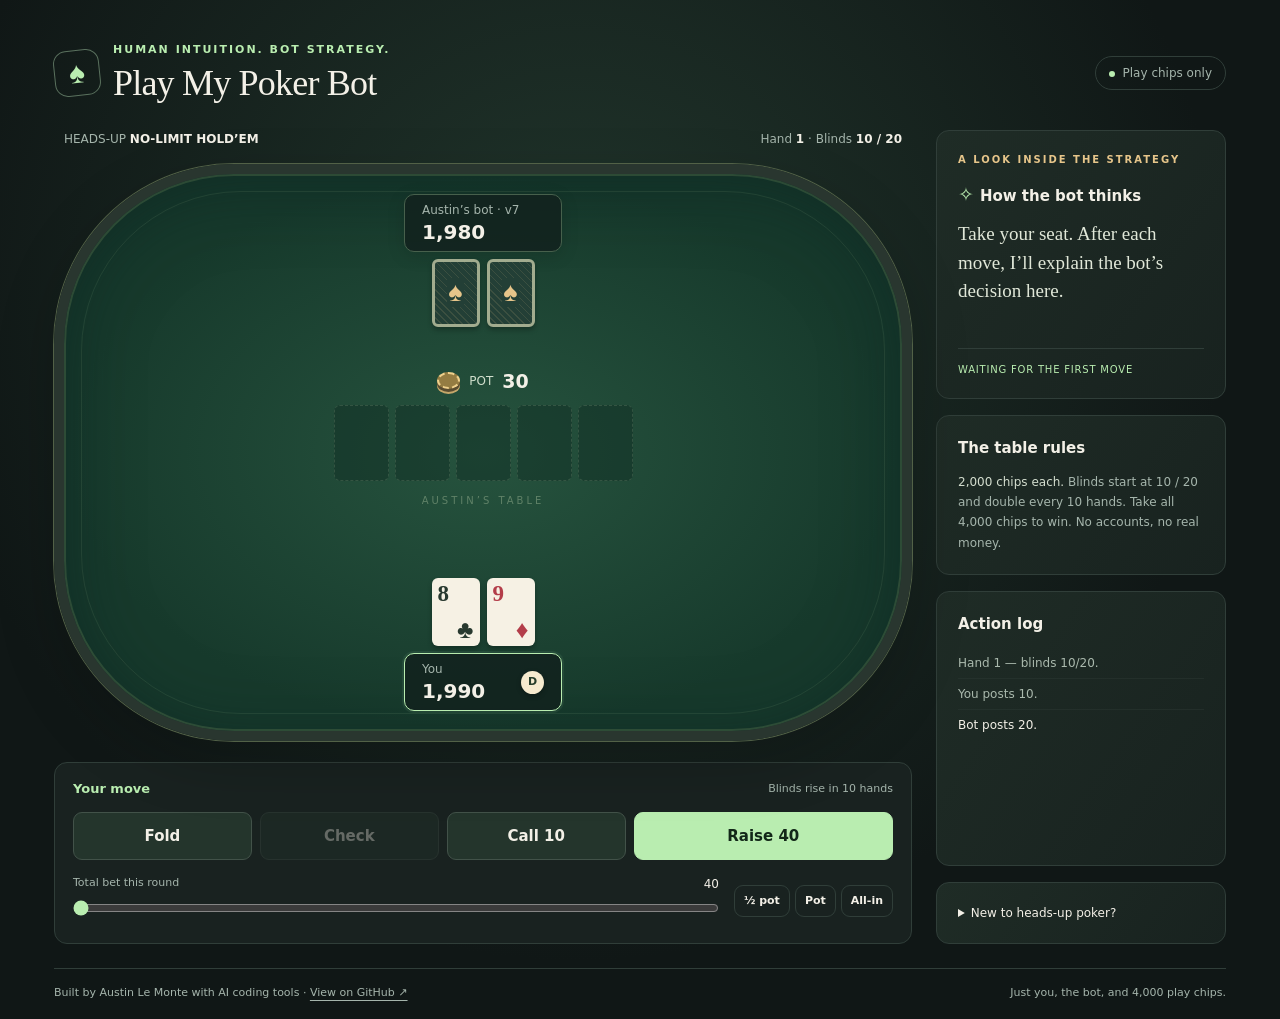
==== demo/index.html @ 4e806fb0 "Add playable poker bot demo and Vercel deployment guide" ====
<!doctype html>
<html lang="en">
<head>
<meta charset="utf-8">
<meta name="viewport" content="width=device-width, initial-scale=1">
<meta name="theme-color" content="#101716">
<meta name="description" content="Play heads-up Texas Hold’em against Austin’s poker bot. Free play chips, no account needed. See the strategy behind every move.">
<title>Play My Poker Bot</title>
<style>
:root{color-scheme:dark;--bg:#101716;--panel:#192220;--line:#303e39;--text:#f3f0e7;--muted:#a5b5ac;--green:#b9edb0;--gold:#e6c58a}
*{box-sizing:border-box}body{margin:0;background:radial-gradient(ellipse at 45% 30%,#21362c 0,transparent 65%),var(--bg);color:var(--text);font:15px/1.5 system-ui,-apple-system,BlinkMacSystemFont,"Segoe UI",sans-serif;min-height:100vh}button,input{font:inherit}button{cursor:pointer;touch-action:manipulation}button:disabled{cursor:default;opacity:.35}button:focus-visible,a:focus-visible,input:focus-visible{outline:3px solid var(--gold);outline-offset:4px}a{color:inherit;text-underline-offset:4px}button{border:1px solid #425249;border-radius:9px;background:#24352c;color:var(--text);padding:12px 18px;font-weight:650;transition:background .15s}button:hover:not(:disabled){background:#354c3b}button.primary{background:var(--green);color:#122718;border-color:var(--green)}button.primary:hover:not(:disabled){background:#d0ffc7}[hidden]{display:none!important}
.shell{max-width:1240px;margin:auto;padding:34px 34px 18px}.header{display:flex;justify-content:space-between;align-items:center;margin-bottom:25px;gap:20px}.eyebrow{font-size:11px;letter-spacing:2px;text-transform:uppercase;color:var(--green);font-weight:700}.brand{display:flex;align-items:center;gap:13px}.brand-mark{border:1px solid #5a715e;border-radius:13px;width:46px;height:46px;display:grid;place-items:center;color:var(--green);font:30px Georgia,serif;transform:rotate(-6deg)}h1{font:400 clamp(26px,3vw,36px)/1.2 Georgia,serif;margin:3px 0 0;letter-spacing:-.8px}.badge{border:1px solid var(--line);border-radius:30px;padding:7px 13px;font-size:12px;color:var(--muted);white-space:nowrap}.badge::before{content:"";display:inline-block;width:6px;height:6px;background:var(--green);border-radius:50%;margin-right:8px}.layout{display:grid;grid-template-columns:minmax(0,1fr) 290px;gap:24px}.game{min-width:0}.table-meta{display:flex;justify-content:space-between;align-items:center;color:var(--muted);font-size:12px;padding:0 10px 14px;gap:10px}.table-meta strong{color:var(--text);font-weight:550}.table-wrap{padding:2px 0 16px}.table{position:relative;min-height:488px;background:radial-gradient(ellipse at center,#26533e,#173a2c 70%);border:10px solid #29362f;border-radius:180px;box-shadow:0 0 0 1px #526147,inset 0 0 0 2px #56714b66,inset 0 10px 70px #081e1e80,0 22px 60px #0003;display:flex;align-items:center;flex-direction:column;padding:20px 12px;isolation:isolate}.table::before{content:"";position:absolute;inset:17px;border:1px solid #bed7a517;border-radius:160px;z-index:-1}.seat{display:flex;align-items:center;flex-direction:column;gap:7px}.seat-info{background:#12231ee6;border:1px solid #47604c;border-radius:10px;padding:6px 17px;min-width:158px;display:flex;align-items:center;justify-content:space-between;gap:24px;box-shadow:0 4px 18px #0002}.seat-info.active{border-color:var(--green);box-shadow:0 0 0 2px #b9edb012}.seat-name{font-size:12px;color:var(--muted)}.stack{font-size:20px;font-weight:600;font-variant-numeric:tabular-nums;line-height:1.3}.seat-status{color:var(--gold);font-size:10px;letter-spacing:.7px;text-transform:uppercase;min-height:15px}.dealer{background:#f6ebcf;color:#253d2a;border-radius:50%;height:23px;width:23px;display:grid;place-items:center;font-size:11px;font-weight:800;box-shadow:0 2px 5px #0004}.cards{display:flex;gap:7px;justify-content:center;min-height:67px}.card{height:68px;width:48px;border-radius:6px;background:#f6f1e4;color:#28392f;box-shadow:0 3px 5px #0004;display:flex;flex-direction:column;align-items:flex-start;justify-content:space-between;padding:4px 6px;line-height:1;font:600 23px/1 Georgia,serif;position:relative}.card .suit{align-self:flex-end;font-size:25px}.card.red{color:#b33d49}.card.back{background:repeating-linear-gradient(45deg,transparent,transparent 4px,#d2b88123 4px,#d2b88123 5px),#233f36;border:3px solid #a2ac8f;align-items:center;justify-content:center;color:var(--gold)}.card.back::after{content:"♠";font-size:27px;background:#233f36;padding:1px}.card.empty{background:#102f2580;border:1px dashed #6e886e55;box-shadow:none}.center-table{display:flex;flex-direction:column;align-items:center;justify-content:center;gap:10px;padding:12px 0 10px;flex:1;width:100%}.pot{display:flex;gap:9px;align-items:center;font-size:12px;color:#d0decc}.pot strong{color:var(--text);font-size:19px;font-weight:600;font-variant-numeric:tabular-nums}.chips{height:17px;width:23px;border:2px dashed #efd08b;border-radius:50%;background:#947c42;box-shadow:0 3px 0 #594c30,0 5px 0 #c5a76a}.board{gap:6px}.table-caption{font-size:10px;color:#a4bd9a77;letter-spacing:3px;text-transform:uppercase;margin-top:2px}.result{max-width:90%;text-align:center;color:var(--gold);font-size:13px;min-height:20px}.controls{background:var(--panel);border:1px solid var(--line);border-radius:13px;padding:16px 18px;margin-top:5px}.turn-line{display:flex;justify-content:space-between;align-items:center;gap:12px;margin-bottom:13px}.turn-label{font-size:13px;color:var(--green);font-weight:600}.hint{color:var(--muted);font-size:11px}.actions{display:grid;grid-template-columns:1fr 1fr 1fr 1.45fr;gap:8px}.actions button{padding:12px 6px}.sizing{display:grid;grid-template-columns:1fr auto;gap:15px;margin-top:15px;align-items:center}.range-wrap{min-width:0}.range-label{display:flex;justify-content:space-between;font-size:11px;color:var(--muted);margin-bottom:3px}.range-label output{color:var(--text);font-size:12px;font-variant-numeric:tabular-nums}input[type=range]{width:100%;accent-color:var(--green);cursor:pointer;height:24px;margin:0}.shortcuts{display:flex;gap:5px}.shortcuts button{font-size:11px;padding:7px 9px;background:transparent;border-color:var(--line)}.next{display:flex;justify-content:space-between;align-items:center;gap:16px}.next p{margin:0;font-size:13px;color:var(--muted)}.sidebar{display:flex;flex-direction:column;gap:16px}.panel{border:1px solid var(--line);border-radius:13px;background:linear-gradient(125deg,#1f2c26,#18221f);padding:21px}.panel h2{font-size:15px;margin:0 0 12px;font-weight:600}.panel .eyebrow{font-size:10px;margin-bottom:13px;color:var(--gold)}.thinking-icon{color:var(--green);font-size:19px;margin-right:6px}.reason{font:400 19px/1.5 Georgia,serif;margin:0;min-height:112px;color:#e0e7d8}.action-pill{font-size:10px;letter-spacing:.8px;color:var(--green);text-transform:uppercase;border-top:1px solid var(--line);padding-top:13px;margin-top:16px}.notes{font-size:12px;color:var(--muted);line-height:1.7;margin:0}.notes strong{color:#d4decf;font-weight:500}.log-panel{flex:1;min-height:190px}.log{max-height:205px;overflow:auto;margin:0;padding:0;list-style:none;font-size:12px;scrollbar-width:thin;scrollbar-color:#53684f transparent}.log li{padding:6px 0;border-bottom:1px solid #303e3966;color:#aab9ad}.log li:last-child{border:0;color:var(--text)}footer{display:flex;justify-content:space-between;gap:15px;margin-top:24px;padding-top:16px;border-top:1px solid var(--line);font-size:11px;color:var(--muted)}footer a:hover{color:var(--green)}.error{padding:12px;background:#4e2626;border-radius:8px;margin:10px 0}details summary{cursor:pointer;color:var(--text);font-size:12px}details p{margin-bottom:0}.sr-only{position:absolute;width:1px;height:1px;overflow:hidden;clip:rect(0,0,0,0);white-space:nowrap}
@media(min-width:1200px){.shell{padding-top:42px}.table{min-height:510px}.center-table{padding:18px 0}.board .card{width:55px;height:76px}}
@media(max-width:850px){.shell{padding:22px 20px}.layout{grid-template-columns:minmax(0,1fr) 245px;gap:16px}.panel{padding:17px}.table{border-radius:110px;min-height:480px}.table::before{border-radius:95px}.reason{font-size:17px}.sizing{grid-template-columns:1fr;gap:6px}.shortcuts{justify-content:flex-end}}
@media(max-width:670px){.shell{padding:18px 14px}.header{margin-bottom:20px;align-items:flex-start;gap:8px}.brand{gap:10px}.brand-mark{width:36px;height:39px;font-size:25px}.eyebrow{font-size:9px}.badge{font-size:10px;padding:5px 8px}.badge::before{margin-right:5px;width:5px;height:5px}h1{font-size:25px}.layout{grid-template-columns:1fr;gap:17px}.table-meta{font-size:11px;padding-bottom:12px}.table{min-height:450px;border-width:7px;border-radius:100px;padding:15px 9px}.card{height:63px;width:45px;font-size:21px}.board .card{height:63px;width:44px}.center-table{padding:8px 0}.cards{min-height:63px}.controls{padding:14px}.actions{gap:6px}.actions button{font-size:13px;min-height:46px}.sizing{grid-template-columns:1fr auto;gap:12px}.shortcuts button{padding:8px}.sidebar{gap:12px}.reason{min-height:0;font-size:18px}.panel{padding:18px}.action-pill{margin-top:12px;padding-top:10px}.log-panel{min-height:0}.log{max-height:135px}.rules-panel{display:none}footer{display:block;line-height:1.9;margin-top:18px}footer span{display:block}.hint{font-size:10px}.seat-info{padding:5px 15px}.stack{font-size:19px}}
@media(prefers-reduced-motion:reduce){*{transition:none!important;scroll-behavior:auto!important}}
</style>
</head>
<body>
<div class="shell">
  <header class="header">
    <div class="brand"><div class="brand-mark" aria-hidden="true">♠</div><div><div class="eyebrow">Human intuition. Bot strategy.</div><h1>Play My Poker Bot</h1></div></div>
    <div class="badge">Play chips only</div>
  </header>
  <main class="layout">
    <section class="game" aria-label="Poker game">
      <div class="table-meta"><span>HEADS-UP <strong>NO-LIMIT HOLD’EM</strong></span><span>Hand <strong id="hand-number">1</strong> · Blinds <strong id="blinds">10 / 20</strong></span></div>
      <div class="table-wrap"><div class="table">
        <div class="seat" aria-label="Bot seat">
          <div class="seat-info" id="bot-seat"><div><div class="seat-name">Austin’s bot <span aria-hidden="true">· v7</span></div><div class="stack" id="bot-stack">2,000</div></div><span class="dealer" id="bot-dealer" aria-label="Bot is dealer" hidden>D</span></div>
          <div class="cards" id="bot-cards" aria-label="Bot cards"></div>
          <div class="seat-status" id="bot-status"></div>
        </div>
        <div class="center-table">
          <div class="pot"><span class="chips" aria-hidden="true"></span> POT <strong id="pot">30</strong></div>
          <div class="cards board" id="board" aria-label="Community cards"></div>
          <div class="table-caption">Austin’s table</div>
          <div class="result" id="result" role="status"></div>
        </div>
        <div class="seat" aria-label="Your seat">
          <div class="seat-status" id="human-status"></div>
          <div class="cards" id="human-cards" aria-label="Your cards"></div>
          <div class="seat-info" id="human-seat"><div><div class="seat-name">You</div><div class="stack" id="human-stack">2,000</div></div><span class="dealer" id="human-dealer" aria-label="You are dealer">D</span></div>
        </div>
      </div></div>
      <div id="error" class="error" role="alert" hidden></div>
      <section class="controls" aria-label="Your actions">
        <div class="turn-line"><span class="turn-label" id="turn" role="status">Your move</span><span class="hint" id="blind-hint">Blinds double every 10 hands</span></div>
        <div id="play-controls">
          <div class="actions"><button id="fold">Fold</button><button id="check">Check</button><button id="call">Call</button><button id="raise" class="primary">Raise</button></div>
          <div class="sizing"><div class="range-wrap"><div class="range-label"><label for="raise-slider">Total bet this round</label><output id="raise-value" for="raise-slider">40</output></div><input id="raise-slider" type="range" min="40" max="2000" step="1" value="40"></div><div class="shortcuts"><button id="half-pot">½ pot</button><button id="full-pot">Pot</button><button id="all-in">All-in</button></div></div>
        </div>
        <div id="next-controls" class="next" hidden><p id="next-message">Ready for the next hand?</p><button id="next-hand" class="primary">Next hand</button></div>
      </section>
    </section>
    <aside class="sidebar">
      <section class="panel"><div class="eyebrow">A look inside the strategy</div><h2><span class="thinking-icon" aria-hidden="true">✧</span>How the bot thinks</h2><p class="reason" id="reason" aria-live="polite">Take your seat. After each move, I’ll explain the bot’s decision here.</p><div class="action-pill" id="bot-action">Waiting for the first move</div></section>
      <section class="panel rules-panel"><h2>The table rules</h2><p class="notes"><strong>2,000 chips each.</strong> Blinds start at 10 / 20 and double every 10 hands. Take all 4,000 chips to win. No accounts, no real money.</p></section>
      <section class="panel log-panel"><h2>Action log</h2><ol id="log" class="log" aria-label="Action history"></ol></section>
      <details class="panel"><summary>New to heads-up poker?</summary><p class="notes">Make the best five-card hand using your two cards and the five shared cards. Check to pass when there’s no bet, call to match, raise to increase, or fold to leave the hand. The dealer posts the small blind and acts first before the flop. After the flop, the other player acts first.</p></details>
    </aside>
  </main>
  <footer><span>Built by Austin Le Monte with AI coding tools · <a href="https://github.com/lemonteaustin/pokerbot" target="_blank" rel="noopener noreferrer">View on GitHub ↗</a></span><span>Just you, the bot, and 4,000 play chips.</span></footer>
</div>
<script id="poker-code">
/* Faithful, dependency-free browser port of my_bot_v7.py.
 * Load as a classic script (also safe to inline). No module loader or network.
 * new PokerBot.Bot().getAction(state) returns a legal action and sets .reason.
 * score(cards) returns a lexicographic showdown array; compare with compareScores.
 * strength(state) returns [level, estimatedEquity], using the Python state keys.
 * Chips use JS numbers; use safe integer chip amounts for exact arithmetic.
 * Generated data is refreshed by: python3 -B demo/generate_bot_data.py
 */
(() => {
  "use strict";

  // BEGIN GENERATED PYTHON DATA
  const DATA = {"constants":{"MAX_PLAYERS":8,"MAX_HANDS":200,"MAX_LEGAL_ACTIONS":8,"MAX_INTEGER_BITS":256,"MAX_ID_LENGTH":64,"POST_DRAW_MAX_OPPONENTS":2,"POST_VERY_STRONG_EQUITY":0.9,"POST_STRONG_EQUITY":0.72,"POST_TWO_PAIR_EQUITY":0.78,"POST_MEDIUM_EQUITY":0.37,"POST_TOP_PAIR_EQUITY":0.52,"POST_NOTHING_EQUITY":0.06,"POST_MULTIWAY_PENALTY":0.22,"DRAW_FLOP_OUT_VALUE":0.035,"DRAW_TURN_OUT_VALUE":0.022,"MAX_DRAW_EQUITY":0.48,"POST_CALL_MARGIN":0.03,"POST_VERY_STRONG_BET":0.75,"POST_STRONG_BET":0.6,"POST_DRAW_BET":0.25,"POST_DRAW_BET_FREQUENCY":0.35,"POST_MAX_WEAK_INVESTMENT":0.3333333333333333,"POST_COMMITTED_FRACTION":0.5,"POST_GOOD_KICKER":11,"STRAIGHT_DRAW_MASKS":[62,124,248,496,992,1984,3968,7936,15872,31744],"BB_DEFEND_CALL_BB":1.5,"BB_DEFEND_STACK_FRACTION":0.08,"SHOVER_VERY_SHORT_BB":4,"SHOVER_SHORT_BB":8,"SHOVER_MEDIUM_BB":15,"BUST_RISK_FRACTION":0.8,"CRIPPLE_RISK_FRACTION":0.4,"BUST_RISK_PREMIUM":0.09,"CRIPPLE_RISK_PREMIUM":0.05,"COVERED_RISK_PREMIUM":0.015,"MULTIWAY_EQUITY_EXPONENT":0.85,"DEEP_STACK_BB":40,"PUSH_FOLD_BB":15,"DEEP_OPEN_BB":2.25,"MID_OPEN_BB":2.5,"RERAISE_MULTIPLIER":3,"BIG_RAISE_BB":3,"PREMIUM_PAIR_MIN":11,"STRONG_PAIR_MIN":8,"STRONG_ACE_KICKER":11,"STEAL_KING_KICKER":10,"SHOVE_FRACTIONS":[0.95,0.88,0.78,0.67,0.58,0.46,0.42,0.38,0.34,0.31,0.29,0.27,0.25,0.23,0.21],"CALL_FRACTIONS":[0.6,0.48,0.38,0.32,0.28,0.24,0.21,0.19,0.17,0.15,0.14,0.13,0.12,0.11,0.1],"POSITION_BONUS":{"early":0.0,"cutoff":0.03,"button":0.08,"small_blind":0.15,"big_blind":0.08},"BEHIND_PENALTY":0.028,"MIN_RANGE":0.06,"MAX_RANGE":1.0,"CHART_PAIR_BASE":32,"CHART_PAIR_WEIGHT":2.5,"CHART_HIGH_WEIGHT":2,"CHART_SUITED_BONUS":3,"CHART_CONNECTED_BONUS":1.5,"CHART_CALL_BEHIND_DIVISOR":2,"POSITION_EARLY_PAIRS":"88 99 TT JJ QQ KK AA","POSITION_EARLY_BROADWAY":"AJs AQs AKs AQo AKo KQs","POSITION_CUTOFF_EXTRA":"22 33 44 55 66 77 A2s A3s A4s A5s A6s A7s A8s A9s ATs ATo AJo K9s KTs KJs KTo KJo KQo Q9s QTs QJs QJo J9s JTs T9s 98s 87s 76s","POSITION_BUTTON_EXTRA":"A2o A3o A4o A5o A6o A7o A8o A9o K2s K3s K4s K5s K6s K7s K8s K8o K9o Q8s QTo J8s JTo T8s T9o 97s 86s 75s 65s 54s","POSITION_SMALL_BLIND_EXTRA":"K5o K6o K7o Q7s Q8o Q9o J7s J9o T7s T8o 98o 96s 87o 85s 76o 64s 53s","RANKS":"23456789TJQKA","POSITIONS":["early","cutoff","button","small_blind","big_blind"]},"equity":{"22":[0.505675,0.376225,0.43405,0.4625,0.47735],"32o":[0.3255,0.2527,0.2873,0.29885,0.3071],"32s":[0.358325,0.2935,0.328425,0.3332,0.343675],"33":[0.537325,0.375925,0.4409,0.475775,0.4995],"42o":[0.328925,0.26295,0.2943,0.295025,0.316625],"42s":[0.369275,0.30165,0.324575,0.33715,0.34885],"43o":[0.35245,0.2739,0.3029,0.3148,0.3264],"43s":[0.38535,0.31005,0.336025,0.34965,0.366825],"44":[0.562975,0.387025,0.446925,0.4979,0.5206],"52o":[0.3435,0.26765,0.30205,0.3073,0.3209],"52s":[0.37485,0.30275,0.3391,0.345825,0.35385],"53o":[0.357675,0.2818,0.301675,0.324425,0.334075],"53s":[0.3987,0.316975,0.3451,0.360975,0.3764],"54o":[0.383625,0.286725,0.323125,0.3356,0.34715],"54s":[0.4095,0.32315,0.359425,0.375725,0.385875],"55":[0.60125,0.39365,0.47115,0.517075,0.5402],"62o":[0.34085,0.2507,0.2763,0.298225,0.30675],"62s":[0.3776,0.2911,0.3232,0.335375,0.345675],"63o":[0.362675,0.25415,0.2939,0.31355,0.3232],"63s":[0.399575,0.305125,0.330075,0.349625,0.357625],"64o":[0.383075,0.275175,0.31505,0.328075,0.340925],"64s":[0.415775,0.319925,0.34385,0.3672,0.380875],"65o":[0.398725,0.292925,0.32375,0.346625,0.35705],"65s":[0.43335,0.3266,0.3672,0.376575,0.388825],"66":[0.6261,0.40715,0.49015,0.5446,0.5634],"72o":[0.34635,0.239725,0.27595,0.29215,0.295375],"72s":[0.382625,0.2838,0.315475,0.328475,0.332575],"73o":[0.3684,0.253725,0.288575,0.30525,0.312675],"73s":[0.39525,0.296375,0.325775,0.34355,0.355],"74o":[0.3891,0.267675,0.31135,0.326425,0.327775],"74s":[0.4163,0.302625,0.341825,0.3592,0.373375],"75o":[0.408225,0.284475,0.3167,0.338525,0.349625],"75s":[0.436975,0.316975,0.348,0.3745,0.382325],"76o":[0.422275,0.292775,0.33045,0.355225,0.362],"76s":[0.4499,0.331775,0.357625,0.390425,0.40125],"77":[0.660425,0.43545,0.514025,0.560475,0.584675],"82o":[0.3746,0.25575,0.28625,0.29675,0.3111],"82s":[0.402825,0.291575,0.3271,0.333275,0.33925],"83o":[0.370375,0.2524,0.279725,0.303025,0.310925],"83s":[0.40995,0.290725,0.32175,0.33435,0.342],"84o":[0.39555,0.2672,0.29835,0.3194,0.3284],"84s":[0.433025,0.3027,0.3367,0.347725,0.36585],"85o":[0.4133,0.27965,0.31195,0.32945,0.336425],"85s":[0.44315,0.309675,0.3515,0.368675,0.385775],"86o":[0.434325,0.293375,0.318825,0.348375,0.354075],"86s":[0.463975,0.327125,0.36105,0.377875,0.397875],"87o":[0.4491,0.30905,0.33795,0.356225,0.371975],"87s":[0.48445,0.341875,0.3732,0.38935,0.408775],"88":[0.6891,0.469425,0.5484,0.5832,0.615075],"92o":[0.38895,0.257275,0.287175,0.304425,0.30505],"92s":[0.4261,0.2907,0.324275,0.33995,0.3426],"93o":[0.401675,0.255625,0.2872,0.3038,0.3111],"93s":[0.4252,0.3039,0.327925,0.33735,0.34825],"94o":[0.40545,0.26325,0.2908,0.301075,0.318925],"94s":[0.4415,0.304575,0.3293,0.347875,0.356075],"95o":[0.428,0.2723,0.31,0.326675,0.337575],"95s":[0.4564,0.315525,0.341225,0.36325,0.3704],"96o":[0.4481,0.285325,0.322575,0.335975,0.349875],"96s":[0.468375,0.3212,0.34605,0.370275,0.386275],"97o":[0.4621,0.3002,0.333325,0.353375,0.36555],"97s":[0.493375,0.343075,0.36985,0.388125,0.398675],"98o":[0.479975,0.312225,0.347075,0.35965,0.37925],"98s":[0.510425,0.353175,0.374725,0.3918,0.407475],"99":[0.7208,0.500675,0.5735,0.614625,0.6342],"A2o":[0.558225,0.2998,0.3815,0.44845,0.495025],"A2s":[0.5717,0.33545,0.418175,0.479925,0.519325],"A3o":[0.557125,0.30215,0.385425,0.452925,0.501125],"A3s":[0.581,0.334025,0.418775,0.477825,0.523575],"A4o":[0.5665,0.299825,0.38505,0.457975,0.50715],"A4s":[0.588,0.3418,0.41695,0.4952,0.533875],"A5o":[0.5758,0.302825,0.3902,0.470375,0.511925],"A5s":[0.60625,0.3468,0.424675,0.49845,0.548825],"A6o":[0.5836,0.303475,0.3874,0.474725,0.513075],"A6s":[0.596625,0.32805,0.4234,0.50335,0.547075],"A7o":[0.5863,0.298775,0.41205,0.4932,0.531425],"A7s":[0.611775,0.3353,0.444775,0.5199,0.558375],"A8o":[0.599225,0.30575,0.43835,0.517825,0.54795],"A8s":[0.6194,0.348175,0.466275,0.542175,0.567275],"A9o":[0.60575,0.325075,0.469075,0.543525,0.56645],"A9s":[0.624175,0.3624,0.494375,0.56005,0.583325],"AA":[0.846125,0.844125,0.85985,0.8598,0.8547],"AJo":[0.639825,0.43555,0.553525,0.598825,0.6096],"AJs":[0.65305,0.45565,0.5728,0.6124,0.633175],"AKo":[0.65245,0.561525,0.632825,0.65595,0.658975],"AKs":[0.671575,0.5788,0.6499,0.671775,0.66935],"AQo":[0.6445,0.495975,0.580925,0.624025,0.634425],"AQs":[0.6659,0.515475,0.599175,0.641275,0.651225],"ATo":[0.62745,0.368375,0.517025,0.574425,0.602425],"ATs":[0.6445,0.4033,0.536,0.595775,0.61355],"J2o":[0.43925,0.259925,0.298275,0.313675,0.328775],"J2s":[0.472225,0.301375,0.334775,0.351275,0.364225],"J3o":[0.445225,0.267225,0.30015,0.315325,0.3345],"J3s":[0.491875,0.306375,0.33855,0.3479,0.371225],"J4o":[0.467025,0.272825,0.30295,0.3164,0.339175],"J4s":[0.483225,0.31035,0.341925,0.349525,0.37585],"J5o":[0.474725,0.271175,0.30365,0.32265,0.338075],"J5s":[0.5055,0.313725,0.34365,0.3608,0.380075],"J6o":[0.476775,0.273225,0.30335,0.326125,0.35185],"J6s":[0.505575,0.31135,0.336825,0.36365,0.38885],"J7o":[0.49725,0.285325,0.323725,0.339075,0.36755],"J7s":[0.519675,0.3285,0.355,0.37285,0.40245],"J8o":[0.517325,0.305275,0.333375,0.353775,0.38355],"J8s":[0.541625,0.335275,0.368575,0.39045,0.418775],"J9o":[0.535375,0.31555,0.35165,0.3678,0.40165],"J9s":[0.55465,0.352775,0.38235,0.4,0.43605],"JJ":[0.77405,0.598275,0.649875,0.678675,0.707975],"JTo":[0.5576,0.3316,0.36635,0.396075,0.435075],"JTs":[0.577525,0.3658,0.398725,0.420625,0.46585],"K2o":[0.49885,0.285725,0.3039,0.3598,0.402725],"K2s":[0.536275,0.32515,0.34975,0.396875,0.4432],"K3o":[0.51365,0.2944,0.314425,0.36195,0.420875],"K3s":[0.54445,0.324175,0.345925,0.389675,0.447],"K4o":[0.523725,0.29325,0.313825,0.36575,0.424525],"K4s":[0.544375,0.33245,0.350575,0.40365,0.454775],"K5o":[0.5311,0.300425,0.317125,0.37045,0.43585],"K5s":[0.553675,0.333725,0.356475,0.40925,0.459625],"K6o":[0.5398,0.28815,0.312975,0.381625,0.447825],"K6s":[0.56665,0.338,0.357575,0.418875,0.478525],"K7o":[0.549025,0.301825,0.322375,0.3966,0.458875],"K7s":[0.57655,0.336125,0.356075,0.427275,0.48425],"K8o":[0.5542,0.30215,0.325275,0.399325,0.4681],"K8s":[0.582275,0.34225,0.364625,0.44005,0.506425],"K9o":[0.579225,0.321775,0.345575,0.436775,0.498875],"K9s":[0.599675,0.35765,0.382775,0.4683,0.523275],"KJo":[0.603225,0.3429,0.41085,0.491675,0.54395],"KJs":[0.620525,0.377675,0.4441,0.517225,0.560475],"KK":[0.82305,0.717525,0.735975,0.773375,0.7928],"KQo":[0.613325,0.369075,0.442125,0.5044,0.567425],"KQs":[0.63495,0.39925,0.466775,0.531725,0.583725],"KTo":[0.5996,0.33355,0.378225,0.47305,0.530675],"KTs":[0.615275,0.365525,0.415875,0.4995,0.553475],"Q2o":[0.475475,0.2719,0.3062,0.32515,0.35465],"Q2s":[0.504975,0.311925,0.3409,0.3551,0.392925],"Q3o":[0.482,0.27815,0.3009,0.33195,0.364925],"Q3s":[0.510425,0.31635,0.34325,0.360425,0.3987],"Q4o":[0.49845,0.2901,0.30795,0.335825,0.369525],"Q4s":[0.5182,0.32035,0.3472,0.3669,0.4046],"Q5o":[0.504325,0.286225,0.314425,0.33985,0.3757],"Q5s":[0.52655,0.32255,0.347725,0.373,0.411475],"Q6o":[0.5133,0.287675,0.310125,0.342375,0.384825],"Q6s":[0.527925,0.3222,0.345175,0.379675,0.41595],"Q7o":[0.5153,0.286825,0.316325,0.3421,0.3841],"Q7s":[0.541575,0.331125,0.350025,0.378575,0.42555],"Q8o":[0.53895,0.305675,0.32745,0.3602,0.42485],"Q8s":[0.5634,0.342575,0.3713,0.398925,0.443275],"Q9o":[0.551175,0.3195,0.3453,0.38825,0.44445],"Q9s":[0.574325,0.3579,0.373425,0.418675,0.4746],"QJo":[0.578175,0.336575,0.370775,0.434925,0.481775],"QJs":[0.605125,0.37415,0.41275,0.466925,0.512625],"QQ":[0.799775,0.659625,0.687875,0.716775,0.7474],"QTo":[0.57335,0.33315,0.366225,0.416325,0.47135],"QTs":[0.594375,0.367975,0.394175,0.452425,0.500225],"T2o":[0.416525,0.2577,0.29255,0.303375,0.316475],"T2s":[0.452675,0.2969,0.329925,0.343675,0.35615],"T3o":[0.41955,0.25865,0.295475,0.312775,0.32475],"T3s":[0.456,0.292625,0.3277,0.347,0.359],"T4o":[0.439975,0.26515,0.297175,0.31,0.3323],"T4s":[0.469725,0.302525,0.3345,0.3485,0.36335],"T5o":[0.449425,0.26315,0.30565,0.315275,0.33455],"T5s":[0.46935,0.2982,0.335275,0.359325,0.35945],"T6o":[0.4576,0.281225,0.30455,0.33755,0.34695],"T6s":[0.49285,0.310125,0.343475,0.36815,0.38075],"T7o":[0.479125,0.292275,0.31995,0.3504,0.35635],"T7s":[0.5101,0.32285,0.360975,0.374375,0.40185],"T8o":[0.497175,0.312625,0.34435,0.364525,0.380375],"T8s":[0.5195,0.34525,0.3744,0.389825,0.4084],"T9o":[0.517525,0.323475,0.353725,0.37175,0.3964],"T9s":[0.5357,0.3549,0.3894,0.4057,0.4218],"TT":[0.748825,0.549375,0.613275,0.646225,0.67515]},"rankedHands":[[67.0,"AA",6],[64.5,"KK",6],[62.0,"QQ",6],[59.5,"JJ",6],[57.0,"TT",6],[54.5,"99",6],[52.0,"88",6],[49.5,"77",6],[47.0,"66",6],[45.5,"AKs",4],[44.5,"55",6],[43.0,"AQs",4],[42.5,"KQs",4],[42.5,"AKo",12],[42.0,"AJs",4],[42.0,"44",6],[41.0,"ATs",4],[40.0,"KJs",4],[40.0,"AQo",12],[40.0,"A9s",4],[39.5,"QJs",4],[39.5,"KQo",12],[39.5,"33",6],[39.0,"KTs",4],[39.0,"AJo",12],[39.0,"A8s",4],[38.0,"K9s",4],[38.0,"ATo",12],[38.0,"A7s",4],[37.0,"QTs",4],[37.0,"KJo",12],[37.0,"K8s",4],[37.0,"A9o",12],[37.0,"A6s",4],[37.0,"22",6],[36.5,"QJo",12],[36.5,"JTs",4],[36.0,"Q9s",4],[36.0,"KTo",12],[36.0,"K7s",4],[36.0,"A8o",12],[36.0,"A5s",4],[35.0,"Q8s",4],[35.0,"K9o",12],[35.0,"K6s",4],[35.0,"A7o",12],[35.0,"A4s",4],[34.0,"QTo",12],[34.0,"Q7s",4],[34.0,"K8o",12],[34.0,"K5s",4],[34.0,"J9s",4],[34.0,"A6o",12],[34.0,"A3s",4],[33.5,"T9s",4],[33.5,"JTo",12],[33.0,"Q9o",12],[33.0,"Q6s",4],[33.0,"K7o",12],[33.0,"K4s",4],[33.0,"J8s",4],[33.0,"A5o",12],[33.0,"A2s",4],[32.0,"Q8o",12],[32.0,"Q5s",4],[32.0,"K6o",12],[32.0,"K3s",4],[32.0,"J7s",4],[32.0,"A4o",12],[31.0,"T8s",4],[31.0,"Q7o",12],[31.0,"Q4s",4],[31.0,"K5o",12],[31.0,"K2s",4],[31.0,"J9o",12],[31.0,"J6s",4],[31.0,"A3o",12],[30.5,"T9o",12],[30.5,"98s",4],[30.0,"T7s",4],[30.0,"Q6o",12],[30.0,"Q3s",4],[30.0,"K4o",12],[30.0,"J8o",12],[30.0,"J5s",4],[30.0,"A2o",12],[29.0,"T6s",4],[29.0,"Q5o",12],[29.0,"Q2s",4],[29.0,"K3o",12],[29.0,"J7o",12],[29.0,"J4s",4],[28.0,"T8o",12],[28.0,"T5s",4],[28.0,"Q4o",12],[28.0,"K2o",12],[28.0,"J6o",12],[28.0,"J3s",4],[28.0,"97s",4],[27.5,"98o",12],[27.5,"87s",4],[27.0,"T7o",12],[27.0,"T4s",4],[27.0,"Q3o",12],[27.0,"J5o",12],[27.0,"J2s",4],[27.0,"96s",4],[26.0,"T6o",12],[26.0,"T3s",4],[26.0,"Q2o",12],[26.0,"J4o",12],[26.0,"95s",4],[25.0,"T5o",12],[25.0,"T2s",4],[25.0,"J3o",12],[25.0,"97o",12],[25.0,"94s",4],[25.0,"86s",4],[24.5,"87o",12],[24.5,"76s",4],[24.0,"T4o",12],[24.0,"J2o",12],[24.0,"96o",12],[24.0,"93s",4],[24.0,"85s",4],[23.0,"T3o",12],[23.0,"95o",12],[23.0,"92s",4],[23.0,"84s",4],[22.0,"T2o",12],[22.0,"94o",12],[22.0,"86o",12],[22.0,"83s",4],[22.0,"75s",4],[21.5,"76o",12],[21.5,"65s",4],[21.0,"93o",12],[21.0,"85o",12],[21.0,"82s",4],[21.0,"74s",4],[20.0,"92o",12],[20.0,"84o",12],[20.0,"73s",4],[19.0,"83o",12],[19.0,"75o",12],[19.0,"72s",4],[19.0,"64s",4],[18.5,"65o",12],[18.5,"54s",4],[18.0,"82o",12],[18.0,"74o",12],[18.0,"63s",4],[17.0,"73o",12],[17.0,"62s",4],[16.0,"72o",12],[16.0,"64o",12],[16.0,"53s",4],[15.5,"54o",12],[15.5,"43s",4],[15.0,"63o",12],[15.0,"52s",4],[14.0,"62o",12],[13.0,"53o",12],[13.0,"42s",4],[12.5,"43o",12],[12.5,"32s",4],[12.0,"52o",12],[10.0,"42o",12],[9.5,"32o",12]],"positionOpen":{"early":["88","99","AA","AJs","AKo","AKs","AQo","AQs","JJ","KK","KQs","QQ","TT"],"cutoff":["22","33","44","55","66","76s","77","87s","88","98s","99","A2s","A3s","A4s","A5s","A6s","A7s","A8s","A9s","AA","AJo","AJs","AKo","AKs","AQo","AQs","ATo","ATs","J9s","JJ","JTs","K9s","KJo","KJs","KK","KQo","KQs","KTo","KTs","Q9s","QJo","QJs","QQ","QTs","T9s","TT"],"button":["22","33","44","54s","55","65s","66","75s","76s","77","86s","87s","88","97s","98s","99","A2o","A2s","A3o","A3s","A4o","A4s","A5o","A5s","A6o","A6s","A7o","A7s","A8o","A8s","A9o","A9s","AA","AJo","AJs","AKo","AKs","AQo","AQs","ATo","ATs","J8s","J9s","JJ","JTo","JTs","K2s","K3s","K4s","K5s","K6s","K7s","K8o","K8s","K9o","K9s","KJo","KJs","KK","KQo","KQs","KTo","KTs","Q8s","Q9s","QJo","QJs","QQ","QTo","QTs","T8s","T9o","T9s","TT"],"small_blind":["22","33","44","53s","54s","55","64s","65s","66","75s","76o","76s","77","85s","86s","87o","87s","88","96s","97s","98o","98s","99","A2o","A2s","A3o","A3s","A4o","A4s","A5o","A5s","A6o","A6s","A7o","A7s","A8o","A8s","A9o","A9s","AA","AJo","AJs","AKo","AKs","AQo","AQs","ATo","ATs","J7s","J8s","J9o","J9s","JJ","JTo","JTs","K2s","K3s","K4s","K5o","K5s","K6o","K6s","K7o","K7s","K8o","K8s","K9o","K9s","KJo","KJs","KK","KQo","KQs","KTo","KTs","Q7s","Q8o","Q8s","Q9o","Q9s","QJo","QJs","QQ","QTo","QTs","T7s","T8o","T8s","T9o","T9s","TT"],"big_blind":["22","33","44","54s","55","65s","66","75s","76s","77","86s","87s","88","97s","98s","99","A2o","A2s","A3o","A3s","A4o","A4s","A5o","A5s","A6o","A6s","A7o","A7s","A8o","A8s","A9o","A9s","AA","AJo","AJs","AKo","AKs","AQo","AQs","ATo","ATs","J8s","J9s","JJ","JTo","JTs","K2s","K3s","K4s","K5s","K6s","K7s","K8o","K8s","K9o","K9s","KJo","KJs","KK","KQo","KQs","KTo","KTs","Q8s","Q9s","QJo","QJs","QQ","QTo","QTs","T8s","T9o","T9s","TT"]},"randomState":[2147483648,766982754,497961170,3952298588,2331775348,1811986599,3100132149,3188119873,3937547222,215718963,3315684082,2978012849,2428261856,1298227695,1704729580,54668373,3285201915,3285178464,1552935063,988471319,3135387943,1691402966,2757551880,416056905,907387413,1072924981,33903495,2168419592,2429050353,831159753,430343641,3315943586,1761671042,864453023,334804929,1627478028,2596811275,3468733638,3994375553,1457139722,3139722021,1334790738,2656639915,3535811098,1464315470,2397423927,885719490,1140895889,3284299483,2854516462,2734973817,147484763,792049954,114360641,3345458839,1159898878,1410498733,2242989638,453922141,1344019764,413870456,3089405849,1494382840,470157779,4266372830,2831181573,1361928602,1589253513,1381373062,753045124,987032420,781978839,2953638767,3258570111,3006718191,1675218601,1854232715,3655829819,1731242722,2192104666,1736665161,740150002,1195833394,1610203160,159492766,4041488705,3128952632,2867295744,3272632449,886824304,1791482600,221114776,3867175393,4020804062,1077871826,1298953503,996366221,4149754679,2483052703,2615558283,274318093,1716359450,4099129961,1026774175,288240973,1459347562,2365566296,3690105224,3065780221,2050634722,2652606621,3185241207,3026457375,3456165734,1880121515,3398461093,1795638629,2379692076,608668379,1261955525,84456522,1913485156,106878280,757183891,2913957588,160418091,2025664758,141497907,1657818026,3053760160,672193054,4157546743,223046484,1623470498,1201972930,675008814,684162366,1738776330,3025656654,159760723,1908867305,3933381342,2545706671,467196949,1427819885,842150314,4032903454,2140851898,3269883445,975813755,4177392955,1556690684,2535611513,462962732,67591358,1729610528,2025206740,3153739740,3255032049,4186226368,1070144624,3107867195,1621006038,63742485,835629717,3189842019,3950227584,3184714559,841836938,1685394870,657939920,766156242,1412314179,1048281639,4037161120,2044490307,1923947830,3900790422,907554295,276417304,860658646,3574201134,3508771399,2110232300,1636296241,1405006077,1093408401,3243057343,1519791182,1994660136,3829840937,2644974199,957955566,3487641161,1646922510,1907939989,3836029453,3429168778,201307778,72550089,2464394982,1695794191,3344785682,996786130,3589457196,1241754792,1291082245,4224603667,1194379475,2693491244,881186965,2705535111,445306946,440274268,1980827733,2482488861,3205215943,2119332222,2928713046,1418736938,652581136,2474070665,2208621536,4171251876,2303664214,443762656,2981912989,2199228311,2652261633,3166738494,3443009210,3498764432,424010848,4065487566,2262993542,1756076712,1477098233,2742171915,306185806,3610666541,923091830,1034267993,2336668648,1880719718,676878038,3788797208,3763351494,3985428106,1101865631,1130501258,3672967388,3432003530,4124438011,1660392285,4025484827,2108074566,3815409682,42955331,3248965569,1643835718,1246665668,1071162194,3814069229,115491158,985096811,3311029186,2990827378,3101633320,1648574497,1470117052,174145027,2019894819,2035501481,459104123,3507464599,2093352659,3369174406,618767835,4009895756,935587447,3956987426,33753995,307782427,2473424805,1440371818,2382619594,2138695812,3164510238,1318650933,2910086616,3886677510,566832801,3718063320,1559818704,183047272,1142362855,26306548,645536402,3875596208,2272778168,3512733409,1897046338,38248886,2570759766,1806313150,860304898,2433450338,4124013408,1216634590,1275388896,1169566669,652504502,761221427,1448403764,3129135949,2513214949,1269533687,2413509541,1226750363,2450740925,4094137910,945759293,3636927736,3178020081,2509964157,3878869300,1848504895,2018369720,1579755740,1023627943,924838836,2653160914,1812804174,1521323076,4012390528,1338763317,2608655937,16022784,1672945066,2177189646,2944458483,2213810972,1369873847,1224017670,130901785,3595066712,2259115284,3316038259,455873927,2917250465,3599550610,1502173758,684943436,3079863840,3144992244,942855823,1771140188,2118780653,3411494225,2711180217,4239611184,1371891067,3398566397,3105518599,1310665701,3345178451,2959821156,242241789,2148966880,3192740583,404401893,3605380577,1446464038,3920522056,2577523013,1079274576,286634372,1752710796,2351075979,981312309,3410516352,3468455736,1938779182,1592494371,1533303080,88045436,438252489,1220512168,3487004938,3724852871,1073434882,3728218947,2977555283,4105408406,3553772656,1462006821,3917158017,119003006,3470530198,3439192457,2829375771,3555715155,32324691,588735808,1459221702,803072782,2699519868,1530797005,79738580,671990400,4289511388,3207115447,2584684068,832698998,760958416,1217440464,2517898131,2418819938,3629956222,3445024962,206619378,365007395,522114139,1707954431,540423623,1786750801,369253262,4239016754,147889201,1637777773,236798285,2806120188,586972608,2201782716,1323327827,819485723,406078680,3407345698,1537169369,1821691865,527271655,3751827102,1465426495,3321682429,2179672664,401355478,1068871880,24609462,1403522408,2311580015,1532058170,3877815340,1768430711,1619755157,2832904331,475102697,354987331,3295386430,2816873951,1039415736,363972779,1499307670,2895506264,3746345349,2678027234,3251899088,955392878,2329157295,1343358773,309573887,2410178377,2843173466,361132917,1755816798,1319204283,609284796,1998842567,1892325921,223190385,1483015769,2876023365,3876009312,3199738344,491524099,160383137,1219178873,3870310498,1114580266,4279604166,855339774,1983818547,2297848784,4118592947,4084409863,2225095054,4215601993,946447434,4205503762,146088676,778046685,1876936928,3157333726,2173097090,3215738813,4135448234,1219619643,1936128689,2897130162,3336043946,3779039524,4200886837,1359380925,3402593091,3140713935,50855190,3122065768,1501584468,2512255124,687125154,2666013386,837819715,3057258172,3653455791,2868624990,322131992,42534870,4036564806,798099710,3533853670,190914037,3726947981,2601169403,602059656,1365668439,1918780004,394790500,277566007,3891847777,3365421094,3139612253,1380519090,1183088424,4203794803,3049949521,4214159484,3446206962,1875544460,3207220027,3288287026,913535288,178159620,1410694581,4190575040,880731713,1427805121,404869072,3413191414,2865934056,2899472677,4239222733,688404529,3923323887,933651074,1199453686,642723732,2850614853,3104368451,3054041024,3129913503,2805843726,1829781129,3479062313,650272704,4224852052,4085038685,2616580676,1793860711,585126334,2995262791,520446536,3855655015,1571815563,2240778227,2051010344,1694977983,788402852,1988089041,2035558649,1800063056,1234412692,2490862867,417320514,2415019489,3374117797,136034611,898704236,1247106941,3923519397,3563607190,2454738671,3522360389,2672645476,146828884,3985140042,4233949333,1184742586,860278824,2815489967,983483427,3190081845,3288865305,3575181235,1292151129,4007823805,4049420597,3499391972,1611182906,1721268432,2944249577,2487212557,789127738,4027610014,1057334138,2902720905,624]};
  // END GENERATED PYTHON DATA

  const C = DATA.constants;
  const EQUITY = DATA.equity;
  const RANKED_HANDS = DATA.rankedHands;
  const RANKS = C.RANKS;
  const SUITS = "cdhs";
  const CARD_NAMES = [...RANKS].flatMap(rank => [...SUITS].map(suit => rank + suit));
  const VALID_CARDS = new Set(CARD_NAMES);
  const own = (object, key) => Object.prototype.hasOwnProperty.call(object, key);
  const get = (object, key, fallback = null) => own(object, key) ? object[key] : fallback;
  const isDict = value => value !== null && typeof value === "object" &&
    (Object.getPrototypeOf(value) === Object.prototype || Object.getPrototypeOf(value) === null);
  const isInt = value => typeof value === "number" && Number.isInteger(value);
  const boundedInt = value => isInt(value) && value >= 0 && value < 2 ** C.MAX_INTEGER_BITS;
  const has = (legal, action) => legal instanceof Set ? legal.has(action) : legal.includes(action);
  // Python truthiness matters for optional metadata and empty contribution maps.
  const truth = value => {
    if (value == null || value === false || value === 0 || value === "") return false;
    if (Array.isArray(value) || typeof value === "string") return value.length !== 0;
    if (value instanceof Set) return value.size !== 0;
    if (isDict(value)) return Object.keys(value).length !== 0;
    return true;
  };
  const rankOf = card => RANKS.indexOf(card[0]) + 2;
  const suitOf = card => SUITS.indexOf(card[1]);
  const sum = values => values.reduce((total, value) => total + value, 0);
  const countBits = value => {
    let count = 0;
    for (; value; value &= value - 1) count++;
    return count;
  };

  /** CPython Random(0): exported init state, MT19937, and its exact 53-bit random(). */
  class PythonRandom {
    constructor() {
      this.state = Uint32Array.from(DATA.randomState.slice(0, 624));
      this.index = DATA.randomState[624];
    }

    uint32() {
      const mt = this.state;
      if (this.index >= 624) {
        // Deliberately in-place: the wraparound uses newly twisted words, as in CPython.
        for (let i = 0; i < 624; i++) {
          const y = (mt[i] & 0x80000000) | (mt[(i + 1) % 624] & 0x7fffffff);
          mt[i] = mt[(i + 397) % 624] ^ (y >>> 1) ^ ((y & 1) ? 0x9908b0df : 0);
        }
        this.index = 0;
      }
      let y = mt[this.index++];
      y ^= y >>> 11;
      y ^= (y << 7) & 0x9d2c5680;
      y ^= (y << 15) & 0xefc60000;
      y ^= y >>> 18;
      return y >>> 0;
    }

    random() {
      const a = this.uint32() >>> 5;
      const b = this.uint32() >>> 6;
      return (a * 67108864 + b) / 9007199254740992;
    }
  }

  function validCards(state) {
    const cards = state.hole_cards, board = state.board;
    if (!Array.isArray(cards) || cards.length !== 2 || !Array.isArray(board) ||
        ![0, 3, 4, 5].includes(board.length)) return false;
    // The Python validator intentionally does not check card uniqueness.
    return [...cards, ...board].every(card => typeof card === "string" &&
      card.length === 2 && VALID_CARDS.has(card));
  }

  function boundedState(state) {
    if (!isDict(state) || !validCards(state)) return false;
    const stacks = state.stacks;
    if (!isDict(stacks)) return false;
    const names = Object.keys(stacks);
    if (names.length < 1 || names.length > C.MAX_PLAYERS || !own(stacks, "my_bot")) return false;
    if (names.some(name => [...name].length > C.MAX_ID_LENGTH || !boundedInt(stacks[name]))) return false;
    if (!isDict(state.blinds) || !boundedInt(state.blinds.big) || state.blinds.big <= 0) return false;
    for (const field of ["pot", "amount_to_call", "min_raise_to", "max_raise_to"]) {
      if (!boundedInt(state[field])) return false;
    }
    const count = get(state, "players_remaining");
    if (count !== null && (!isInt(count) || count < 1 || count > C.MAX_PLAYERS)) return false;
    for (const field of ["street_contributions", "total_contributions", "starting_stacks"]) {
      const values = get(state, field, {});
      if (!isDict(values) || Object.keys(values).length > C.MAX_PLAYERS ||
          Object.values(values).some(value => !boundedInt(value))) return false;
    }
    const active = get(state, "active_players");
    if (active !== null && (!Array.isArray(active) || active.length > C.MAX_PLAYERS ||
        active.some(name => typeof name !== "string" || !own(stacks, name)))) return false;
    return true;
  }

  function safeAction(bot, state) {
    let fallback = "fold";
    const useFallback = reason => {
      bot.reason = `${reason} Using the available ${typeof fallback === "string" ? fallback : "minimum raise"}.`;
      return fallback;
    };
    try {
      bot.reason = "";
      if (!isDict(state)) return useFallback("The state is not a plain object.");
      const legal = state.legal_actions;
      if ((!Array.isArray(legal) && !(legal instanceof Set)) ||
          (legal instanceof Set ? legal.size : legal.length) > C.MAX_LEGAL_ACTIONS) {
        return useFallback("The legal-action list is missing or exceeds the input limit.");
      }
      const check = has(legal, "check"), fold = has(legal, "fold"), call = has(legal, "call");
      const minimum = state.min_raise_to, maximum = state.max_raise_to;
      const raiseOK = has(legal, "raise") && isInt(minimum) && isInt(maximum) &&
        0 < minimum && minimum <= maximum;
      if (check) fallback = "check";
      else if (fold) fallback = "fold";
      else if (call) fallback = "call";
      else if (raiseOK) fallback = {action: "raise", amount: minimum};
      else return useFallback("No supported legal action was supplied; fold is the safety sentinel.");
      if (!boundedState(state)) return useFallback("The cards or public state failed validation.");
      const action = bot._choose_action(state);
      if (typeof action === "string" && ((action === "check" && check) ||
          (action === "fold" && fold) || (action === "call" && call))) return action;
      if (isDict(action) && raiseOK && action.action === "raise" && isInt(action.amount) &&
          minimum <= action.amount && action.amount <= maximum) return action;
      return useFallback("The strategy's preferred action is outside the legal actions or raise bounds.");
    } catch (_) {
      return useFallback("The state could not be processed safely.");
    }
  }

  function straightHigh(mask) {
    mask |= (mask >>> 13) & 2;
    const runs = mask & (mask >>> 1) & (mask >>> 2) & (mask >>> 3) & (mask >>> 4);
    return runs ? 32 - Math.clz32(runs) + 3 : 0;
  }

  function scoreIds(cards) {
    const counts = Array(15).fill(0), suits = Array(4).fill(0), masks = Array(4).fill(0);
    let mask = 0;
    for (const [rank, suit] of cards) {
      counts[rank]++;
      suits[suit]++;
      masks[suit] |= 1 << rank;
      mask |= 1 << rank;
    }
    const flushSuit = suits.findIndex(count => count >= 5);
    const flush = flushSuit < 0 ? 0 : masks[flushSuit];
    if (flush && straightHigh(flush)) return [8, straightHigh(flush)];
    const ranks = [];
    for (let rank = 14; rank >= 2; rank--) if (counts[rank]) ranks.push(rank);
    const quads = ranks.filter(rank => counts[rank] === 4);
    // Python next(...) raises on impossible duplicate-card combinations with no kicker.
    const first = values => {
      if (!values.length) throw new Error("No kicker available");
      return values[0];
    };
    if (quads.length) return [7, quads[0], first(ranks.filter(rank => rank !== quads[0]))];
    const trips = ranks.filter(rank => counts[rank] >= 3);
    const pairs = ranks.filter(rank => counts[rank] >= 2);
    if (trips.length && pairs.length > 1) return [6, trips[0], first(pairs.filter(rank => rank !== trips[0]))];
    if (flush) return [5, ...ranks.filter(rank => flush & (1 << rank)).slice(0, 5)];
    const high = straightHigh(mask);
    if (high) return [4, high];
    if (trips.length) return [3, trips[0], ...ranks.filter(rank => rank !== trips[0]).slice(0, 2)];
    if (pairs.length >= 2) return [2, ...pairs.slice(0, 2), first(ranks.filter(rank => !pairs.slice(0, 2).includes(rank)))];
    if (pairs.length) return [1, pairs[0], ...ranks.filter(rank => rank !== pairs[0]).slice(0, 3)];
    return [0, ...ranks.slice(0, 5)];
  }

  function score(cards) {
    return scoreIds(cards.map(card => {
      if (!VALID_CARDS.has(card)) throw new Error("Invalid card");
      return [rankOf(card), suitOf(card)];
    }));
  }

  function compareScores(a, b) {
    for (let i = 0; i < Math.min(a.length, b.length); i++) {
      if (a[i] !== b[i]) return a[i] < b[i] ? -1 : 1;
    }
    return Math.sign(a.length - b.length);
  }

  // Separate from score(): Python's category helper also accepts short boards.
  function category(cards) {
    const counts = Array(15).fill(0), suits = Array(4).fill(0), masks = Array(4).fill(0);
    let mask = 0, pairs = 0, triples = 0, quads = false;
    for (const card of cards) {
      if (!VALID_CARDS.has(card)) throw new Error("Invalid card");
      const rank = rankOf(card), suit = suitOf(card), bit = 1 << rank;
      mask |= bit;
      const count = ++counts[rank];
      if (count === 2) pairs++;
      else if (count === 3) triples++;
      else if (count === 4) quads = true;
      suits[suit]++;
      masks[suit] |= bit;
    }
    let flush = false;
    for (let suit = 0; suit < 4; suit++) {
      if (suits[suit] >= 5) {
        flush = true;
        if (straightHigh(masks[suit])) return 8;
      }
    }
    if (quads) return 7;
    if (triples && pairs >= 2) return 6;
    if (flush) return 5;
    if (straightHigh(mask)) return 4;
    if (triples) return 3;
    return pairs >= 2 ? 2 : pairs ? 1 : 0;
  }

  function strength(state) {
    const cards = state.hole_cards, board = state.board;
    if (!board.length) throw new Error("strength requires a postflop board");
    const combined = [...cards, ...board], handScore = score(combined);
    const handCategory = handScore[0], boardCategory = category(board);
    const ranks = cards.map(rankOf), boardRanks = board.map(rankOf);
    const top = Math.max(...boardRanks), pocketPair = ranks[0] === ranks[1];
    const topPair = ranks.includes(top) && !pocketPair;
    const overpair = pocketPair && ranks[0] > top;
    const kicker = ranks[0] === top ? ranks[1] : ranks[0];
    const goodTop = topPair && kicker >= C.POST_GOOD_KICKER;
    const boardSuitCounts = [...SUITS].map(suit => board.filter(card => card[1] === suit).length);
    const fourFlush = Math.max(...boardSuitCounts) >= 4;
    const improved = board.length === 5 ? compareScores(handScore, score(board)) > 0 : handCategory > boardCategory;
    const realTwoPair = handCategory === 2 && boardCategory < 2 &&
      !(pocketPair && new Set(boardRanks).size < boardRanks.length);
    const strongPair = (overpair || goodTop) && !fourFlush;
    if (handCategory === 5 && fourFlush) {
      const suit = SUITS[boardSuitCounts.indexOf(Math.max(...boardSuitCounts))];
      const highFlush = Math.max(0, ...cards.filter(card => card[1] === suit).map(rankOf));
      if (highFlush < C.POST_GOOD_KICKER) return [2, C.POST_TOP_PAIR_EQUITY];
    }
    if (improved && handCategory >= 4 && !(fourFlush && handCategory === 4)) return [4, C.POST_VERY_STRONG_EQUITY];
    if (improved && ((handCategory === 3 && boardCategory < 3) || realTwoPair)) return [3, C.POST_TWO_PAIR_EQUITY];
    if (strongPair) return [3, C.POST_STRONG_EQUITY];
    if ((improved && handCategory >= 1) || topPair || overpair) {
      return [2, topPair || overpair ? C.POST_TOP_PAIR_EQUITY : C.POST_MEDIUM_EQUITY];
    }
    if (board.length < 5) {
      const flushDraw = cards.some(card => combined.filter(other => other[1] === card[1]).length === 4);
      let boardMask = 0, holeMask = 0;
      for (const rank of boardRanks) boardMask |= 1 << rank;
      for (const rank of ranks) holeMask |= 1 << rank;
      let mask = boardMask | holeMask;
      mask |= (mask >>> 13) & 2;
      holeMask |= (holeMask >>> 13) & 2;
      boardMask |= (boardMask >>> 13) & 2;
      let missing = 0;
      for (const window of C.STRAIGHT_DRAW_MASKS) {
        if (countBits(mask & window) === 4 && (window & holeMask & ~boardMask)) missing |= window & ~mask;
      }
      let outs = (flushDraw ? 9 : 0) + 4 * countBits(missing);
      if (flushDraw && missing) outs -= 2;
      if (outs) {
        const value = board.length === 3 ? C.DRAW_FLOP_OUT_VALUE : C.DRAW_TURN_OUT_VALUE;
        return [1, Math.min(C.MAX_DRAW_EQUITY, outs * value)];
      }
    }
    return [0, C.POST_NOTHING_EQUITY];
  }

  function handRange(fraction) {
    let target = Math.max(C.MIN_RANGE, Math.min(C.MAX_RANGE, fraction)) * 1326;
    const hands = new Set();
    for (const [, hand, combinations] of RANKED_HANDS) {
      if (target <= 0) break;
      hands.add(hand);
      target -= combinations;
    }
    return hands;
  }

  const POSITION_OPEN = Object.fromEntries(Object.entries(DATA.positionOpen).map(([key, hands]) => [key, new Set(hands)]));
  const SHOVE = Object.create(null), CALL = Object.create(null);
  for (let bb = 1; bb <= 15; bb++) {
    for (let behind = 0; behind < 8; behind++) {
      CALL[[bb, behind]] = handRange(C.CALL_FRACTIONS[bb - 1] - behind * C.BEHIND_PENALTY / C.CHART_CALL_BEHIND_DIVISOR);
      for (const position of C.POSITIONS) {
        SHOVE[[bb, position, behind]] = handRange(C.SHOVE_FRACTIONS[bb - 1] +
          C.POSITION_BONUS[position] - Math.max(0, behind - 1) * C.BEHIND_PENALTY);
      }
    }
  }

  function buildPreflopFeatures(cards) {
    const [high, low] = cards.map(rankOf).sort((a, b) => b - a);
    const suited = cards[0][1] === cards[1][1], pair = high === low;
    const key = RANKS[high - 2] + RANKS[low - 2] + (pair ? "" : suited ? "s" : "o");
    const premium = (pair && high >= C.PREMIUM_PAIR_MIN) || (high === 14 && low === 13);
    const strong = premium || (pair && high >= C.STRONG_PAIR_MIN) ||
      (high === 14 && low >= C.STRONG_ACE_KICKER) || (high === 13 && low === 12);
    const steal = pair || high === 14 || (high === 13 && low >= C.STEAL_KING_KICKER);
    const defend = pair || high >= 12 || (suited && high - low <= 2);
    return {key, premium, strong, steal, defend, equity: EQUITY[key]};
  }
  const PREFLOP_FEATURES = Object.create(null);
  for (const a of CARD_NAMES) for (const b of CARD_NAMES) PREFLOP_FEATURES[[a, b]] = buildPreflopFeatures([a, b]);
  const preflopFeatures = cards => PREFLOP_FEATURES[[cards[0], cards[1]]];
  const percentage = value => `${(value * 100).toFixed(1)}%`;
  const positionName = position => position.replace(/_/g, " ");
  const safeFor = state => has(state.legal_actions, "check") ? "check" : "fold";

  class Bot {
    constructor() {
      this._rng = new PythonRandom();
      this.reason = "";
    }

    getAction(state) { return safeAction(this, state); }
    get_action(state) { return this.getAction(state); }

    _explain(action, reason) {
      this.reason = reason;
      return action;
    }

    _choose_action(state) {
      if (!state.board.length) {
        const pricedCall = this._all_in_call(state);
        if (pricedCall !== null) return pricedCall;
        return this._stack_preflop(state);
      }
      return this._postflop(state);
    }

    _stack_preflop(state) {
      const legal = state.legal_actions, safe = safeFor(state);
      const features = preflopFeatures(state.hole_cards), hand = features.key, premium = features.premium;
      let strong = features.strong;
      const stacks = state.stacks, total = state.max_raise_to, stack = stacks.my_bot, bb = state.blinds.big;
      const committed = total - stack, contributions = get(state, "street_contributions", {});
      const active = get(state, "active_players", Object.keys(stacks));
      const opponentTotals = active.filter(name => name !== "my_bot").map(name => stacks[name] + get(contributions, name, 0));
      const opponentTotal = opponentTotals.length ? Math.max(...opponentTotals) : total;
      const effective = Math.min(total, opponentTotal), depth = effective / bb, cost = state.amount_to_call;
      let position = get(state, "position", "early");
      if (!C.POSITIONS.includes(position)) position = "early";
      const remaining = get(state, "players_remaining", Object.keys(stacks).length);
      // Python evaluates the .get default expression even when the key is present.
      if (remaining === null) throw new Error("players_remaining is null");
      let behind = get(state, "players_left_to_act", Math.max(0, remaining - 1));
      if (typeof behind === "boolean") behind = Number(behind);
      if (typeof behind !== "number") throw new Error("Invalid players_left_to_act");
      behind = Math.max(0, Math.min(7, behind));
      const facingRaise = cost + committed > bb;
      if (depth < C.PUSH_FOLD_BB) {
        const bucket = Math.max(1, Math.min(C.PUSH_FOLD_BB, Math.trunc(depth) + 1));
        const allowed = facingRaise ? CALL[[bucket, behind]] : SHOVE[[bucket, position, behind]];
        const chart = `Short stack, ${depth.toFixed(1)} big blinds`;
        if (!allowed.has(hand)) return this._explain(safe, `${chart}: this hand falls outside my ${facingRaise ? "calling" : "shoving"} range.`);
        if (has(legal, "raise")) return this._explain({action: "raise", amount: total}, `${chart}: my position and hand qualify for an all-in.`);
        return this._explain(has(legal, "call") ? "call" : safe, `${chart}: this hand is strong enough to continue.`);
      }
      const foldedTo = truth(get(state, "folded_to_me", false));
      const steal = foldedTo && ["cutoff", "button"].includes(position) && features.steal;
      if (!facingRaise && foldedTo) {
        if (!POSITION_OPEN[position].has(hand)) return this._explain(safe, `This hand is outside my opening range from the ${positionName(position)}.`);
        strong = true;
      }
      if (position === "big_blind" && facingRaise && !premium && cost <= C.BB_DEFEND_CALL_BB * bb &&
          cost <= C.BB_DEFEND_STACK_FRACTION * stack && features.defend && has(legal, "call")) {
        return this._explain("call", 'A small raise and a playable hand: defend the big blind at a low price.');
      }
      if (!strong && !steal) return this._explain(safe, 'This hand is too weak to build a pot from this position.');
      let target, reason;
      if (facingRaise) {
        if (cost > C.BIG_RAISE_BB * bb && !premium) return this._explain(safe, 'The raise is too expensive to continue without a premium hand.');
        if (premium && depth <= C.DEEP_STACK_BB) {
          target = total;
          reason = 'A premium hand and at most 40 big blinds in play: move all-in over the raise.';
        } else if (depth > C.DEEP_STACK_BB && !premium) {
          return this._explain(has(legal, "call") ? "call" : safe, 'Deep stacks and a good hand: call while keeping the pot under control.');
        } else {
          target = C.RERAISE_MULTIPLIER * (cost + committed);
          reason = 'A strong enough hand to put pressure back on: re-raise to about three times the bet.';
        }
      } else {
        const size = depth > C.DEEP_STACK_BB ? C.DEEP_OPEN_BB : C.MID_OPEN_BB;
        target = Math.trunc(size * bb);
        reason = `Opening from the ${positionName(position)}: a small raise of ${size} big blinds fits this stack depth.`;
      }
      if (!has(legal, "raise")) return this._explain(premium && has(legal, "call") ? "call" : safe,
        `Raising is unavailable; ${premium ? 'continue with a premium hand' : 'avoid committing more chips'}.`);
      return this._explain({action: "raise", amount: Math.max(state.min_raise_to, Math.min(total, target))}, reason);
    }

    _all_in_call(state) {
      const stack = state.stacks.my_bot, cost = Math.min(stack, state.amount_to_call);
      if (!cost) return null;
      const contributions = get(state, "street_contributions", {});
      const active = get(state, "active_players", Object.keys(state.stacks));
      let raiser = get(state, "last_raiser");
      // Lists/dicts are unhashable in Python, causing the wrapper's fallback.
      if (raiser !== null && typeof raiser === "object") throw new Error("Unhashable last_raiser");
      if (!own(state.stacks, raiser) || raiser === "my_bot") {
        raiser = null;
        for (const name of active) {
          if (name !== "my_bot" && (raiser === null || get(contributions, name, 0) > get(contributions, raiser, 0))) raiser = name;
        }
      }
      if (raiser === null) return null;
      const shoverStack = state.stacks[raiser];
      if (shoverStack && !truth(get(state, "opponent_all_in", false)) && cost < stack) return null;
      const depth = (shoverStack + get(contributions, raiser, 0)) / state.blinds.big;
      const index = depth <= C.SHOVER_VERY_SHORT_BB ? 4 : depth <= C.SHOVER_SHORT_BB ? 3 : depth <= C.SHOVER_MEDIUM_BB ? 2 : 1;
      const features = preflopFeatures(state.hole_cards);
      let equity = features.equity[index];
      const callers = active.filter(name => name !== "my_bot" && name !== raiser && state.stacks[name] === 0 && get(contributions, name, 0) > 0).length;
      if (callers) equity **= 1 + C.MULTIWAY_EQUITY_EXPONENT * callers;
      const fraction = cost / stack;
      const premium = fraction >= C.BUST_RISK_FRACTION ? C.BUST_RISK_PREMIUM :
        fraction >= C.CRIPPLE_RISK_FRACTION ? C.CRIPPLE_RISK_PREMIUM : C.COVERED_RISK_PREMIUM;
      const totals = get(state, "total_contributions", contributions), cap = get(totals, "my_bot", 0) + cost;
      const pot = truth(totals) ? sum(Object.values(totals).map(chips => Math.min(chips, cap))) : state.pot;
      const threshold = cost / (pot + cost) + premium;
      const call = equity >= threshold && has(state.legal_actions, "call");
      return this._explain(call ? "call" : safeFor(state),
        call ? 'The chance of winning against a likely all-in range clears the price to call, plus a cushion for risking my stack.' :
          'The all-in price is too high for my estimated chance of winning, including the risk to my stack.');
    }

    _postflop(state) {
      let [level, equity] = strength(state);
      const legal = state.legal_actions, safe = safeFor(state), stack = state.stacks.my_bot;
      const cost = Math.min(stack, state.amount_to_call), pot = state.pot;
      const active = get(state, "active_players", []);
      const opponents = Math.max(1, active.filter(name => name !== "my_bot").length);
      equity **= 1 + C.POST_MULTIWAY_PENALTY * (opponents - 1);
      const invested = get(get(state, "total_contributions", get(state, "street_contributions", {})), "my_bot", 0);
      const starting = stack + invested, committed = invested >= C.POST_COMMITTED_FRACTION * starting;
      const weakBudget = Math.max(0, Math.trunc(starting * C.POST_MAX_WEAK_INVESTMENT) - invested);
      const description = ["no made hand", "a draw", "a medium-strength hand", "a strong hand", "a very strong hand"][level];
      const context = `With ${description}:`;
      if (cost) {
        if (level < 3 && !committed && cost > weakBudget) return this._explain(safe,
          `${context} calling would commit over a third of my starting stack without enough strength.`);
        const totals = get(state, "total_contributions", {}), cap = invested + cost;
        const eligiblePot = truth(totals) ? sum(Object.values(totals).map(chips => Math.min(chips, cap))) : pot;
        const threshold = cost / (eligiblePot + cost) + C.POST_CALL_MARGIN;
        if (equity < threshold) return this._explain(safe,
          `${context} the price to continue is too high for my estimated chance of winning.`);
        if (level < 3 || !has(legal, "raise")) return this._explain(has(legal, "call") ? "call" : safe,
          `${context} ${has(legal, "call") ? 'the pot offers a good enough price to call' : 'there is no available call'}.`);
      }
      if (!has(legal, "raise")) return this._explain(safe, `${context} there is no available raise.`);
      let fraction;
      if (level >= 3) fraction = level === 4 ? C.POST_VERY_STRONG_BET : C.POST_STRONG_BET;
      else if (level === 1 && !cost && opponents <= C.POST_DRAW_MAX_OPPONENTS) {
        const roll = this._rng.random();
        if (roll >= C.POST_DRAW_BET_FREQUENCY) return this._explain(safe,
          `${context} I sometimes bet draws, but this time I’m taking the free card.`);
        fraction = C.POST_DRAW_BET;
      } else return this._explain(safe,
        `${context} keep the pot small instead of forcing a bet.`);
      const street = state.max_raise_to - stack;
      let target = Math.max(state.min_raise_to, street + cost + Math.trunc(pot * fraction));
      target = Math.min(state.max_raise_to, target);
      if (level < 3 && !committed && target - street > weakBudget) return this._explain(safe,
        `${context} even the smallest bet risks too much of my stack, so check.`);
      return this._explain({action: "raise", amount: target}, `${context} ` +
        (level >= 3 ? `bet about ${Math.round(fraction * 100)}% of the pot for value, adjusted for the call and legal limits.` :
          'mix in a small bet with a chance to improve on the next card.'));
    }
  }

  globalThis.PokerBot = {
    Bot, score, strength, category, compareScores, preflopFeatures, PythonRandom,
    safeAction, boundedState, validCards, handRange,
    EQUITY, RANKED_HANDS, POSITION_OPEN, SHOVE, CALL, constants: C,
    CARD_NAMES,
  };
})();


/* Heads-up no-limit Hold'em. Load bot.js before a showdown; no DOM or imports.
 * Public cards are rank+suit strings. Raises are TOTAL street contributions.
 * stateFor(seat) is a detached, seat-relative Python-compatible bot state.
 */
(function (root) {
  'use strict';

  const STREETS = ['preflop', 'flop', 'turn', 'river'];
  const label = seat => seat === 0 ? 'You' : 'Bot';
  const compare = (a, b) => {
    for (let i = 0; i < Math.max(a.length, b.length); i++) {
      const difference = (a[i] || 0) - (b[i] || 0);
      if (difference) return Math.sign(difference);
    }
    return 0;
  };

  class PokerGame {
    constructor({ rng = Math.random } = {}) {
      if (typeof rng !== 'function') throw new TypeError('rng must be a function');
      this.rng = rng;
      this.stacks = [2000, 2000];
      this.button = 0;
      this.handNumber = 0;
      this.handOver = true;
      this.gameOver = false;
      this.winner = null;
      this.tie = false;
      this.lastResult = '';
      this.resultDetails = null;
      this._history = [];
      this.newHand();
    }

    newHand() {
      if (this.gameOver) throw new Error('The match is over');
      if (!this.handOver) throw new Error('The current hand is still in progress');
      // Shuffle before changing any hand state, including when rng is invalid.
      const deck = [];
      for (const rank of '23456789TJQKA') {
        for (const suit of 'cdhs') deck.push(rank + suit);
      }
      for (let i = deck.length - 1; i > 0; i--) {
        const random = this.rng();
        if (!Number.isFinite(random) || random < 0 || random >= 1) {
          throw new RangeError('rng must return a number in [0, 1)');
        }
        const j = Math.floor(random * (i + 1));
        [deck[i], deck[j]] = [deck[j], deck[i]];
      }
      if (this.handNumber) this.button = 1 - this.button;
      this.handNumber++;
      this.bigBlind = Math.min(4000, 20 * 2 ** Math.min(8, Math.floor((this.handNumber - 1) / 10)));
      this.smallBlind = this.bigBlind / 2;
      this.hole = [[], []];
      this.board = [];
      this.pot = 0;
      this.street = 'preflop';
      this.contributions = [0, 0];
      this.totalContributions = [0, 0];
      this.startingStacks = this.stacks.slice();
      this.handOver = false;
      this.winner = null;
      this.tie = false;
      this.lastResult = '';
      this.resultDetails = null;
      this.showdown = false;
      this.logs = [`Hand ${this.handNumber} — blinds ${this.smallBlind}/${this.bigBlind}.`];
      this._deck = deck;
      this._burned = [];
      this._folded = [false, false];
      this._refunds = [0, 0];
      this._unopened = true;
      this._lastRaiser = null;
      this._actedAt = [null, null];
      this._lastFullRaise = this.bigBlind;
      // The big blind is clockwise from the button and receives the first card.
      for (let round = 0; round < 2; round++) {
        for (const seat of [1 - this.button, this.button]) this.hole[seat].push(this._deck.pop());
      }
      for (const [seat, blind] of [[this.button, this.smallBlind], [1 - this.button, this.bigBlind]]) {
        const paid = this._post(seat, blind);
        this.logs.push(`${label(seat)} posts ${paid}${this.stacks[seat] === 0 ? ' (all-in)' : ''}.`);
      }
      this._currentBet = Math.max(...this.contributions);
      this._pending = new Set([0, 1].filter(seat => this.stacks[seat] > 0));
      this._proceed(this.button);
      return this;
    }

    stateFor(seat) {
      this._validateSeat(seat);
      const other = 1 - seat;
      const name = index => index === seat ? 'my_bot' : 'opponent';
      const relative = values => ({ my_bot: values[seat], opponent: values[other] });
      const cost = Math.max(0, this._currentBet - this.contributions[seat]);
      const maximum = this.contributions[seat] + this.stacks[seat];
      const minimum = Math.min(this._currentBet + this._lastFullRaise, maximum);
      const legal = [];
      if (!this.handOver && this.actor === seat) {
        legal.push('fold', cost === 0 ? 'check' : 'call');
        const reopened = this._actedAt[seat] === null ||
          this._currentBet - this._actedAt[seat] >= this._lastFullRaise;
        if (reopened && maximum > this._currentBet && this.stacks[other] > 0) legal.push('raise');
      }
      return {
        hole_cards: this.hole[seat].slice(),
        board: this.board.slice(),
        pot: this.pot,
        stacks: relative(this.stacks),
        blinds: { small: this.smallBlind, big: this.bigBlind },
        amount_to_call: cost,
        legal_actions: legal,
        min_raise_to: minimum,
        max_raise_to: maximum,
        hand_number: this.handNumber,
        position: seat === this.button ? 'small_blind' : 'big_blind',
        folded_to_me: this.street === 'preflop' && this._unopened,
        players_remaining: 2,
        active_players: [0, 1].filter(index => !this._folded[index]).map(name),
        street_contributions: relative(this.contributions),
        total_contributions: relative(this.totalContributions),
        starting_stacks: relative(this.startingStacks),
        self_name: 'my_bot',
        players_left_to_act: [...this._pending].filter(index => index !== seat).length,
        last_raiser: this._lastRaiser === null ? null : name(this._lastRaiser),
        opponent_all_in: this.stacks[other] === 0 && !this._folded[other],
        action_history: this._history.map(entry => [entry[0], name(entry[1]), ...entry.slice(2)]),
        payouts: [1, 0],
        max_hands: null,
        street: this.street
      };
    }

    act(seat, response) {
      this._validateSeat(seat);
      if (this.handOver) throw new Error('The hand is over');
      if (seat !== this.actor) throw new Error('It is not this seat\'s turn');
      const action = typeof response === 'string' ? response : response && response.action;
      const state = this.stateFor(seat);
      if (!state.legal_actions.includes(action)) throw new Error(`Illegal action: ${String(action)}`);
      const amount = response && typeof response === 'object' ? response.amount : undefined;
      if (action === 'raise' && (!Number.isSafeInteger(amount) ||
          amount < state.min_raise_to || amount > state.max_raise_to)) {
        throw new RangeError(`Raise total must be an integer from ${state.min_raise_to} to ${state.max_raise_to}`);
      }
      // All validation precedes mutation, including history and log updates.
      const previousBet = this._currentBet;
      if (this.street === 'preflop') {
        this._history.push([this.handNumber, seat, action,
          action === 'raise' && amount === state.max_raise_to, previousBet > this.bigBlind]);
        this._history = this._history.slice(-96);
        if (action !== 'fold') this._unopened = false;
      }
      this._pending.delete(seat);
      if (action === 'fold') {
        this._folded[seat] = true;
        this.logs.push(`${label(seat)} folds.`);
        this._refundUncalled();
        this._award(1 - seat, 'fold', null);
        return this;
      }
      if (action === 'raise') {
        this._post(seat, amount - this.contributions[seat]);
        this._currentBet = amount;
        if (amount - previousBet >= this._lastFullRaise) this._lastFullRaise = amount - previousBet;
        this._lastRaiser = seat;
        this._pending = new Set([1 - seat].filter(index => this.stacks[index] > 0));
        this.logs.push(`${label(seat)} ${previousBet === 0 ? 'bets' : 'raises to'} ${amount}${this.stacks[seat] === 0 ? ' (all-in)' : ''}.`);
      } else if (action === 'call') {
        const paid = this._post(seat, state.amount_to_call);
        this.logs.push(`${label(seat)} calls ${paid}${this.stacks[seat] === 0 ? ' (all-in)' : ''}.`);
      } else {
        this.logs.push(`${label(seat)} checks.`);
      }
      this._actedAt[seat] = this._currentBet;
      this._proceed(1 - seat);
      return this;
    }

    _validateSeat(seat) {
      if (seat !== 0 && seat !== 1) throw new RangeError('Seat must be 0 or 1');
    }

    _post(seat, amount) {
      const paid = Math.min(amount, this.stacks[seat]);
      this.stacks[seat] -= paid;
      this.contributions[seat] += paid;
      this.totalContributions[seat] += paid;
      this.pot += paid;
      return paid;
    }

    _proceed(next) {
      const able = [0, 1].filter(seat => this.stacks[seat] > 0);
      if (able.length < 2) {
        // A lone player only gets a decision when facing an outstanding bet.
        const seat = able[0];
        if (seat !== undefined && this.contributions[seat] < this.contributions[1 - seat]) {
          this._pending = new Set([seat]);
          this.actor = seat;
          return;
        }
        this._refundUncalled();
        while (this.board.length < 5) this._dealStreet();
        this._showdown();
        return;
      }
      if (this._pending.size) {
        this.actor = this._pending.has(next) ? next : 1 - next;
        return;
      }
      if (this.street === 'river') {
        this._showdown();
      } else {
        this._dealStreet();
        this._pending = new Set([0, 1]);
        this.actor = 1 - this.button;
      }
    }

    _dealStreet() {
      this.street = STREETS[STREETS.indexOf(this.street) + 1];
      this.contributions = [0, 0];
      this._currentBet = 0;
      this._lastFullRaise = this.bigBlind;
      this._actedAt = [null, null];
      this._burned.push(this._deck.pop());
      const count = this.street === 'flop' ? 3 : 1;
      for (let i = 0; i < count; i++) this.board.push(this._deck.pop());
      // Even public board cards are omitted from the log until showdown.
      this.logs.push(`${this.street[0].toUpperCase() + this.street.slice(1)}.`);
    }

    _refundUncalled() {
      const difference = this.totalContributions[0] - this.totalContributions[1];
      this._refunds = [0, 0];
      if (!difference) return;
      const seat = difference > 0 ? 0 : 1;
      const amount = Math.abs(difference);
      this.stacks[seat] += amount;
      this.contributions[seat] -= amount;
      this.totalContributions[seat] -= amount;
      this.pot -= amount;
      this._refunds[seat] = amount;
      this.logs.push(`${label(seat)} receives ${amount} uncalled chips back.`);
    }

    _showdown() {
      if (!root.PokerBot || typeof root.PokerBot.score !== 'function') {
        throw new Error('Load PokerBot.score before playing a showdown');
      }
      const scores = this.hole.map(cards => root.PokerBot.score(cards.concat(this.board)));
      if (scores.some(score => !Array.isArray(score) || !score.length || score.some(n => !Number.isFinite(n)))) {
        throw new TypeError('PokerBot.score must return a numeric score array');
      }
      const result = compare(scores[0], scores[1]);
      this.showdown = true;
      this.logs.push(`Showdown — board ${this.board.join(' ')}; You: ${this.hole[0].join(' ')}; Bot: ${this.hole[1].join(' ')}.`);
      this._award(result > 0 ? 0 : result < 0 ? 1 : null, 'showdown', scores);
    }

    _payouts(pot, winner) {
      if (winner !== null) return winner === 0 ? [pot, 0] : [0, pot];
      const payouts = [Math.floor(pot / 2), Math.floor(pot / 2)];
      payouts[1 - this.button] += pot % 2; // First seat clockwise from button.
      return payouts;
    }

    _award(winner, reason, scores) {
      const pot = this.pot;
      const payouts = this._payouts(pot, winner);
      for (let seat = 0; seat < 2; seat++) this.stacks[seat] += payouts[seat];
      this.winner = winner;
      this.tie = winner === null;
      this.handOver = true;
      this.gameOver = this.stacks.some(stack => stack === 0);
      this.actor = null;
      this._pending.clear();
      this.pot = 0;
      this.resultDetails = {
        handNumber: this.handNumber, reason, winner, tie: this.tie, pot,
        payouts, refunds: (this._refunds || [0, 0]).slice(),
        scores: scores && scores.map(score => score.slice())
      };
      this.lastResult = this.tie ? `Split pot: ${payouts[0]} / ${payouts[1]}.` : `${label(winner)} wins ${pot}.`;
      this.logs.push(this.lastResult);
      if (this.gameOver) this.logs.push(`${label(this.stacks[0] > 0 ? 0 : 1)} wins the match.`);
    }
  }

  root.PokerGame = PokerGame;
})(globalThis);


/* Browser presentation. The engine and strategy also run without a DOM. */
(() => {
  'use strict';
  if (typeof document === 'undefined') return;
  const $ = id => document.getElementById(id);
  const format = n => n.toLocaleString('en-US');
  const symbols = {c:'♣',d:'♦',h:'♥',s:'♠'};
  const suitNames = {c:'clubs',d:'diamonds',h:'hearts',s:'spades'};
  const rankNames = {T:'10',J:'Jack',Q:'Queen',K:'King',A:'Ace'};
  const BOT_DELAY_MS = 600;
  let game, bot, timer = null, generation = 0, reason, botAction;

  function cards(element, values, count, hidden = false) {
    element.replaceChildren();
    for (let i=0;i<count;i++) {
      const card = document.createElement('span');
      const value = values[i];
      card.className = 'card';
      if (hidden) {
        card.classList.add('back');
        card.setAttribute('aria-label','Face-down card');
      } else if (!value) {
        card.classList.add('empty');
        card.setAttribute('aria-label','Card not dealt yet');
      } else {
        if ('dh'.includes(value[1])) card.classList.add('red');
        const rank = document.createElement('span');
        rank.textContent = value[0] === 'T' ? '10' : value[0];
        const suit = document.createElement('span');
        suit.className = 'suit'; suit.textContent = symbols[value[1]];
        card.append(rank,suit);
        card.setAttribute('aria-label',`${rankNames[value[0]] || value[0]} of ${suitNames[value[1]]}`);
      }
      element.append(card);
    }
  }
  function setRaise(value) {
    const slider = $('raise-slider');
    slider.value = Math.max(Number(slider.min),Math.min(Number(slider.max),Math.trunc(value)));
    $('raise-value').textContent = format(Number(slider.value));
    $('raise').textContent = `Raise ${format(Number(slider.value))}`;
  }
  function showError(error) {
    clearTimeout(timer); timer = null;
    console.error(error);
    $('error').hidden = false;
    $('error').textContent = 'The hand could not continue. Use Play again to start a fresh match.';
    $('play-controls').hidden = true; $('next-controls').hidden = false;
    $('next-hand').textContent = 'Play again'; $('next-hand').dataset.restart = 'true';
    $('turn').textContent = 'Please start a new match';
  }
  function render() {
    $('hand-number').textContent = game.handNumber;
    $('blinds').textContent = `${format(game.smallBlind)} / ${format(game.bigBlind)}`;
    $('pot').textContent = format(game.pot);
    for (const [seat,label] of [[0,'human'],[1,'bot']]) {
      $(label+'-stack').textContent = format(game.stacks[seat]);
      $(label+'-dealer').hidden = game.button !== seat;
      $(label+'-seat').classList.toggle('active',!game.handOver && game.actor===seat);
      $(label+'-status').textContent = !game.handOver && game.stacks[seat]===0 ? 'All-in' : '';
    }
    cards($('human-cards'),game.hole[0],2);
    cards($('bot-cards'),game.hole[1],2,!(game.handOver && game.board.length===5 && game.showdown));
    cards($('board'),game.board,5);
    $('result').textContent = game.handOver ? game.lastResult : '';
    $('reason').textContent = reason;
    $('bot-action').textContent = botAction;
    const log=$('log');
    log.replaceChildren(...game.logs.slice(-70).map(text=>{
      const item=document.createElement('li'); item.textContent=text; return item;
    }));
    log.scrollTop = log.scrollHeight;
    $('play-controls').hidden = game.handOver;
    $('next-controls').hidden = !game.handOver;
    $('next-hand').dataset.restart = game.gameOver ? 'true' : 'false';
    $('next-hand').textContent = game.gameOver ? 'Play again' : 'Next hand';
    $('next-message').textContent = game.gameOver ? (game.stacks[0]===4000 ? 'You took all 4,000 chips. Well played!' : 'The bot takes this match. Try another?') : 'Ready for the next hand?';
    $('turn').textContent = game.gameOver ? (game.stacks[0]===4000 ? 'You win the match' : 'Bot wins the match') : game.handOver ? 'Hand complete' : game.actor===1 ? 'Bot is thinking…' : 'Your move';
    $('blind-hint').textContent = `Blinds rise in ${10-(game.handNumber-1)%10} hand${10-(game.handNumber-1)%10===1?'':'s'}`;
    const yourTurn = !game.handOver && game.actor===0;
    const state=yourTurn ? game.stateFor(0) : null;
    for(const action of ['fold','check','call','raise']) $(action).disabled = !state || !state.legal_actions.includes(action);
    $('call').textContent = state && state.amount_to_call ? `Call ${format(Math.min(game.stacks[0],state.amount_to_call))}` : 'Call';
    const canRaise = state && state.legal_actions.includes('raise');
    for (const id of ['raise-slider','half-pot','full-pot','all-in']) $(id).disabled = !canRaise;
    if(canRaise) {
      $('raise-slider').min=state.min_raise_to;
      $('raise-slider').max=state.max_raise_to;
      setRaise(state.min_raise_to);
    } else { $('raise-value').textContent='—'; $('raise').textContent='Raise'; }
  }
  function scheduleBot() {
    if(timer!==null || game.handOver || game.actor!==1) return;
    const turnGeneration=generation;
    timer=setTimeout(()=>{
      timer=null;
      if(turnGeneration!==generation || game.handOver || game.actor!==1) return;
      try {
        const state=game.stateFor(1);
        const action=bot.getAction(state);
        reason=bot.reason || 'Choosing a legal action based on hand strength, stack depth, and the price to continue.';
        botAction=typeof action==='string' ? `Bot ${action==='call'?'calls':action==='check'?'checks':'folds'}` : `Bot raises to ${format(action.amount)}`;
        game.act(1,action);
        render(); scheduleBot();
      } catch(error) {showError(error);}
    },BOT_DELAY_MS);
  }
  function act(action) {
    if(game.handOver || game.actor!==0) return;
    try {game.act(0,action);render();scheduleBot();} catch(error) {showError(error);}
  }
  function start() {
    generation++;
    clearTimeout(timer);timer=null;
    game=new PokerGame();bot=new PokerBot.Bot();
    reason='Take your seat. After each move, I’ll explain the bot’s decision here.';
    botAction='Waiting for the first move';
    $('error').hidden=true;
    render();scheduleBot();
  }
  for(const action of ['fold','check','call']) $(action).addEventListener('click',()=>act(action));
  $('raise').addEventListener('click',()=>act({action:'raise',amount:Number($('raise-slider').value)}));
  $('raise-slider').addEventListener('input',event=>setRaise(Number(event.target.value)));
  for(const [id,fraction] of [['half-pot',.5],['full-pot',1]]) $(id).addEventListener('click',()=>{
    if(game.actor!==0 || game.handOver) return;
    const state=game.stateFor(0),street=state.max_raise_to-game.stacks[0];
    setRaise(street+state.amount_to_call+Math.floor((game.pot+state.amount_to_call)*fraction));
  });
  $('all-in').addEventListener('click',()=>setRaise(Number($('raise-slider').max)));
  $('next-hand').addEventListener('click',()=>{
    if($('next-hand').dataset.restart==='true') return start();
    if(!game.handOver) return;
    try {game.newHand();render();scheduleBot();} catch(error) {showError(error);}
  });
  start();
})();

</script>
</body>
</html>
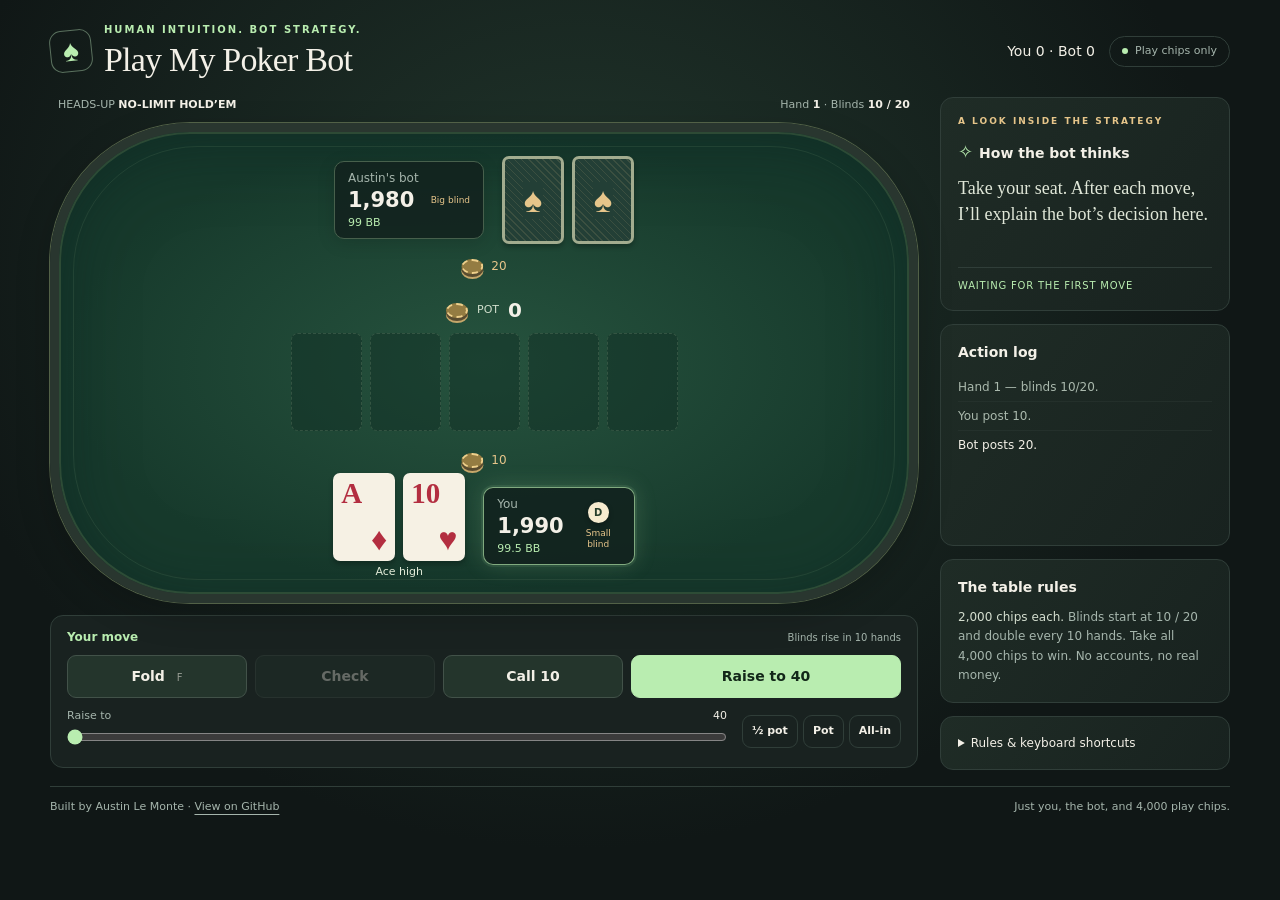
==== commit dfc53d27: "Polish poker demo layout, cards, results, and controls" ====
--- a/demo/index.html
+++ b/demo/index.html
@@ -7,48 +7,56 @@
 <meta name="description" content="Play heads-up Texas Hold’em against Austin’s poker bot. Free play chips, no account needed. See the strategy behind every move.">
 <title>Play My Poker Bot</title>
 <style>
-:root{color-scheme:dark;--bg:#101716;--panel:#192220;--line:#303e39;--text:#f3f0e7;--muted:#a5b5ac;--green:#b9edb0;--gold:#e6c58a}
-*{box-sizing:border-box}body{margin:0;background:radial-gradient(ellipse at 45% 30%,#21362c 0,transparent 65%),var(--bg);color:var(--text);font:15px/1.5 system-ui,-apple-system,BlinkMacSystemFont,"Segoe UI",sans-serif;min-height:100vh}button,input{font:inherit}button{cursor:pointer;touch-action:manipulation}button:disabled{cursor:default;opacity:.35}button:focus-visible,a:focus-visible,input:focus-visible{outline:3px solid var(--gold);outline-offset:4px}a{color:inherit;text-underline-offset:4px}button{border:1px solid #425249;border-radius:9px;background:#24352c;color:var(--text);padding:12px 18px;font-weight:650;transition:background .15s}button:hover:not(:disabled){background:#354c3b}button.primary{background:var(--green);color:#122718;border-color:var(--green)}button.primary:hover:not(:disabled){background:#d0ffc7}[hidden]{display:none!important}
-.shell{max-width:1240px;margin:auto;padding:34px 34px 18px}.header{display:flex;justify-content:space-between;align-items:center;margin-bottom:25px;gap:20px}.eyebrow{font-size:11px;letter-spacing:2px;text-transform:uppercase;color:var(--green);font-weight:700}.brand{display:flex;align-items:center;gap:13px}.brand-mark{border:1px solid #5a715e;border-radius:13px;width:46px;height:46px;display:grid;place-items:center;color:var(--green);font:30px Georgia,serif;transform:rotate(-6deg)}h1{font:400 clamp(26px,3vw,36px)/1.2 Georgia,serif;margin:3px 0 0;letter-spacing:-.8px}.badge{border:1px solid var(--line);border-radius:30px;padding:7px 13px;font-size:12px;color:var(--muted);white-space:nowrap}.badge::before{content:"";display:inline-block;width:6px;height:6px;background:var(--green);border-radius:50%;margin-right:8px}.layout{display:grid;grid-template-columns:minmax(0,1fr) 290px;gap:24px}.game{min-width:0}.table-meta{display:flex;justify-content:space-between;align-items:center;color:var(--muted);font-size:12px;padding:0 10px 14px;gap:10px}.table-meta strong{color:var(--text);font-weight:550}.table-wrap{padding:2px 0 16px}.table{position:relative;min-height:488px;background:radial-gradient(ellipse at center,#26533e,#173a2c 70%);border:10px solid #29362f;border-radius:180px;box-shadow:0 0 0 1px #526147,inset 0 0 0 2px #56714b66,inset 0 10px 70px #081e1e80,0 22px 60px #0003;display:flex;align-items:center;flex-direction:column;padding:20px 12px;isolation:isolate}.table::before{content:"";position:absolute;inset:17px;border:1px solid #bed7a517;border-radius:160px;z-index:-1}.seat{display:flex;align-items:center;flex-direction:column;gap:7px}.seat-info{background:#12231ee6;border:1px solid #47604c;border-radius:10px;padding:6px 17px;min-width:158px;display:flex;align-items:center;justify-content:space-between;gap:24px;box-shadow:0 4px 18px #0002}.seat-info.active{border-color:var(--green);box-shadow:0 0 0 2px #b9edb012}.seat-name{font-size:12px;color:var(--muted)}.stack{font-size:20px;font-weight:600;font-variant-numeric:tabular-nums;line-height:1.3}.seat-status{color:var(--gold);font-size:10px;letter-spacing:.7px;text-transform:uppercase;min-height:15px}.dealer{background:#f6ebcf;color:#253d2a;border-radius:50%;height:23px;width:23px;display:grid;place-items:center;font-size:11px;font-weight:800;box-shadow:0 2px 5px #0004}.cards{display:flex;gap:7px;justify-content:center;min-height:67px}.card{height:68px;width:48px;border-radius:6px;background:#f6f1e4;color:#28392f;box-shadow:0 3px 5px #0004;display:flex;flex-direction:column;align-items:flex-start;justify-content:space-between;padding:4px 6px;line-height:1;font:600 23px/1 Georgia,serif;position:relative}.card .suit{align-self:flex-end;font-size:25px}.card.red{color:#b33d49}.card.back{background:repeating-linear-gradient(45deg,transparent,transparent 4px,#d2b88123 4px,#d2b88123 5px),#233f36;border:3px solid #a2ac8f;align-items:center;justify-content:center;color:var(--gold)}.card.back::after{content:"♠";font-size:27px;background:#233f36;padding:1px}.card.empty{background:#102f2580;border:1px dashed #6e886e55;box-shadow:none}.center-table{display:flex;flex-direction:column;align-items:center;justify-content:center;gap:10px;padding:12px 0 10px;flex:1;width:100%}.pot{display:flex;gap:9px;align-items:center;font-size:12px;color:#d0decc}.pot strong{color:var(--text);font-size:19px;font-weight:600;font-variant-numeric:tabular-nums}.chips{height:17px;width:23px;border:2px dashed #efd08b;border-radius:50%;background:#947c42;box-shadow:0 3px 0 #594c30,0 5px 0 #c5a76a}.board{gap:6px}.table-caption{font-size:10px;color:#a4bd9a77;letter-spacing:3px;text-transform:uppercase;margin-top:2px}.result{max-width:90%;text-align:center;color:var(--gold);font-size:13px;min-height:20px}.controls{background:var(--panel);border:1px solid var(--line);border-radius:13px;padding:16px 18px;margin-top:5px}.turn-line{display:flex;justify-content:space-between;align-items:center;gap:12px;margin-bottom:13px}.turn-label{font-size:13px;color:var(--green);font-weight:600}.hint{color:var(--muted);font-size:11px}.actions{display:grid;grid-template-columns:1fr 1fr 1fr 1.45fr;gap:8px}.actions button{padding:12px 6px}.sizing{display:grid;grid-template-columns:1fr auto;gap:15px;margin-top:15px;align-items:center}.range-wrap{min-width:0}.range-label{display:flex;justify-content:space-between;font-size:11px;color:var(--muted);margin-bottom:3px}.range-label output{color:var(--text);font-size:12px;font-variant-numeric:tabular-nums}input[type=range]{width:100%;accent-color:var(--green);cursor:pointer;height:24px;margin:0}.shortcuts{display:flex;gap:5px}.shortcuts button{font-size:11px;padding:7px 9px;background:transparent;border-color:var(--line)}.next{display:flex;justify-content:space-between;align-items:center;gap:16px}.next p{margin:0;font-size:13px;color:var(--muted)}.sidebar{display:flex;flex-direction:column;gap:16px}.panel{border:1px solid var(--line);border-radius:13px;background:linear-gradient(125deg,#1f2c26,#18221f);padding:21px}.panel h2{font-size:15px;margin:0 0 12px;font-weight:600}.panel .eyebrow{font-size:10px;margin-bottom:13px;color:var(--gold)}.thinking-icon{color:var(--green);font-size:19px;margin-right:6px}.reason{font:400 19px/1.5 Georgia,serif;margin:0;min-height:112px;color:#e0e7d8}.action-pill{font-size:10px;letter-spacing:.8px;color:var(--green);text-transform:uppercase;border-top:1px solid var(--line);padding-top:13px;margin-top:16px}.notes{font-size:12px;color:var(--muted);line-height:1.7;margin:0}.notes strong{color:#d4decf;font-weight:500}.log-panel{flex:1;min-height:190px}.log{max-height:205px;overflow:auto;margin:0;padding:0;list-style:none;font-size:12px;scrollbar-width:thin;scrollbar-color:#53684f transparent}.log li{padding:6px 0;border-bottom:1px solid #303e3966;color:#aab9ad}.log li:last-child{border:0;color:var(--text)}footer{display:flex;justify-content:space-between;gap:15px;margin-top:24px;padding-top:16px;border-top:1px solid var(--line);font-size:11px;color:var(--muted)}footer a:hover{color:var(--green)}.error{padding:12px;background:#4e2626;border-radius:8px;margin:10px 0}details summary{cursor:pointer;color:var(--text);font-size:12px}details p{margin-bottom:0}.sr-only{position:absolute;width:1px;height:1px;overflow:hidden;clip:rect(0,0,0,0);white-space:nowrap}
-@media(min-width:1200px){.shell{padding-top:42px}.table{min-height:510px}.center-table{padding:18px 0}.board .card{width:55px;height:76px}}
-@media(max-width:850px){.shell{padding:22px 20px}.layout{grid-template-columns:minmax(0,1fr) 245px;gap:16px}.panel{padding:17px}.table{border-radius:110px;min-height:480px}.table::before{border-radius:95px}.reason{font-size:17px}.sizing{grid-template-columns:1fr;gap:6px}.shortcuts{justify-content:flex-end}}
-@media(max-width:670px){.shell{padding:18px 14px}.header{margin-bottom:20px;align-items:flex-start;gap:8px}.brand{gap:10px}.brand-mark{width:36px;height:39px;font-size:25px}.eyebrow{font-size:9px}.badge{font-size:10px;padding:5px 8px}.badge::before{margin-right:5px;width:5px;height:5px}h1{font-size:25px}.layout{grid-template-columns:1fr;gap:17px}.table-meta{font-size:11px;padding-bottom:12px}.table{min-height:450px;border-width:7px;border-radius:100px;padding:15px 9px}.card{height:63px;width:45px;font-size:21px}.board .card{height:63px;width:44px}.center-table{padding:8px 0}.cards{min-height:63px}.controls{padding:14px}.actions{gap:6px}.actions button{font-size:13px;min-height:46px}.sizing{grid-template-columns:1fr auto;gap:12px}.shortcuts button{padding:8px}.sidebar{gap:12px}.reason{min-height:0;font-size:18px}.panel{padding:18px}.action-pill{margin-top:12px;padding-top:10px}.log-panel{min-height:0}.log{max-height:135px}.rules-panel{display:none}footer{display:block;line-height:1.9;margin-top:18px}footer span{display:block}.hint{font-size:10px}.seat-info{padding:5px 15px}.stack{font-size:19px}}
-@media(prefers-reduced-motion:reduce){*{transition:none!important;scroll-behavior:auto!important}}
+:root{color-scheme:dark;--bg:#101716;--panel:#192220;--line:#303e39;--text:#f3f0e7;--muted:#a5b5ac;--green:#b9edb0;--gold:#e6c58a;--dock-height:180px}
+*{box-sizing:border-box}body{margin:0;background:radial-gradient(ellipse at 45% 30%,#21362c 0,transparent 65%),var(--bg);color:var(--text);font:14px/1.5 system-ui,-apple-system,BlinkMacSystemFont,"Segoe UI",sans-serif;min-height:100vh}button,input{font:inherit}button{cursor:pointer;touch-action:manipulation;border:1px solid #425249;border-radius:9px;background:#24352c;color:var(--text);padding:10px 16px;font-weight:650;transition:background .15s}button:disabled{cursor:default;opacity:.35}button:hover:not(:disabled){background:#354c3b}button.primary{background:var(--green);color:#122718;border-color:var(--green)}button.primary:hover:not(:disabled){background:#d0ffc7}button:focus-visible,a:focus-visible,input:focus-visible,summary:focus-visible{outline:3px solid var(--gold);outline-offset:3px}a{color:inherit;text-underline-offset:4px}[hidden]{display:none!important}
+.shell{max-width:1240px;margin:auto;padding:22px 30px 14px}.header{display:flex;justify-content:space-between;align-items:center;gap:16px;margin-bottom:16px}.brand{display:flex;align-items:center;gap:12px}.brand-mark{width:42px;height:42px;border:1px solid #5a715e;border-radius:12px;display:grid;place-items:center;color:var(--green);font:30px Georgia,serif;transform:rotate(-6deg)}.eyebrow{font-size:10px;letter-spacing:2px;text-transform:uppercase;color:var(--green);font-weight:700}h1{font:400 34px/1.2 Georgia,serif;margin:3px 0 0;letter-spacing:-.8px}.header-right{display:flex;align-items:center;gap:14px}.scoreboard{font-size:14px;font-variant-numeric:tabular-nums;color:var(--text);white-space:nowrap}.badge{border:1px solid var(--line);border-radius:30px;padding:6px 12px;font-size:11px;color:var(--muted);white-space:nowrap}.badge::before{content:"";display:inline-block;width:6px;height:6px;background:var(--green);border-radius:50%;margin-right:7px}.layout{display:grid;grid-template-columns:minmax(0,1fr) 290px;gap:22px;align-items:start}.game{min-width:0}.table-meta{display:flex;justify-content:space-between;align-items:center;color:var(--muted);font-size:11px;padding:0 8px 10px;gap:8px}.table-meta strong{color:var(--text);font-weight:550}
+.table{position:relative;height:480px;background:radial-gradient(ellipse at center,#26533e,#173a2c 70%);border:9px solid #29362f;border-radius:140px;box-shadow:0 0 0 1px #526147,inset 0 0 0 2px #56714b66,inset 0 10px 70px #081e1e80,0 12px 35px #0003;display:flex;align-items:center;flex-direction:column;padding:13px 16px;isolation:isolate}.table::before{content:"";position:absolute;inset:14px;border:1px solid #bed7a517;border-radius:125px;z-index:-1}.seat{display:flex;align-items:center;justify-content:center;gap:18px;position:relative;width:100%;min-height:110px}.seat-info{background:#12231ee6;border:1px solid #47604c;border-radius:10px;padding:7px 13px;min-width:150px;display:flex;align-items:center;justify-content:space-between;gap:12px;box-shadow:0 4px 18px #0002;transition:box-shadow .2s,border-color .2s}.seat-info.active{border-color:#b9edb0aa;box-shadow:0 0 0 2px #b9edb014,0 0 22px #b9edb02d}.seat-name{font-size:12px;color:var(--muted)}.stack{font-size:21px;font-weight:600;font-variant-numeric:tabular-nums;line-height:1.3}.stack-bb{font-size:11px;color:var(--green);font-variant-numeric:tabular-nums}.seat-tags{display:flex;flex-direction:column;align-items:center;gap:5px}.blind-tag{color:var(--gold);font-size:9px;line-height:1.2;max-width:45px;text-align:center}.dealer{background:#f6ebcf;color:#253d2a;border-radius:50%;height:21px;width:21px;display:grid;place-items:center;font-size:10px;font-weight:800;box-shadow:0 2px 5px #0004}.seat-status{color:var(--gold);font-size:10px;text-transform:uppercase;position:absolute;bottom:1px;left:50%;transform:translateX(-50%)}.card-group{display:flex;align-items:center;flex-direction:column;gap:4px}.hand-label{font-size:11px;color:#e3ecd9;line-height:1.3;text-align:center;min-height:15px;max-width:230px}.cards{display:flex;gap:8px;justify-content:center;min-height:88px}.card{height:88px;width:62px;border-radius:7px;background:#f6f1e4;color:#28392f;box-shadow:0 3px 5px #0004;display:flex;flex-direction:column;align-items:flex-start;justify-content:space-between;padding:6px 8px;font:600 29px/1 Georgia,serif;position:relative;transform-origin:center;flex:none}.card .suit{align-self:flex-end;font-size:32px}.card.red{color:#b32e40}.card.back{background:repeating-linear-gradient(45deg,transparent,transparent 4px,#d2b88123 4px,#d2b88123 5px),#233f36;border:3px solid #a2ac8f;align-items:center;justify-content:center;color:var(--gold)}.card.back::after{content:"♠";font-size:35px;background:#233f36;padding:1px}.card.empty{background:#102f2580;border:1px dashed #6e886e55;box-shadow:none}.card.winning{outline:3px solid var(--gold);outline-offset:2px;box-shadow:0 0 18px #efd08b88;z-index:1}.card.deal{animation:deal .24s ease-out both;animation-delay:var(--deal-delay,0ms)}.card.flip{animation:flip .3s ease-out both}.center-table{position:relative;display:flex;flex-direction:column;align-items:center;justify-content:center;gap:8px;flex:1;width:100%;padding:28px 0}.board{gap:8px}.board .card{width:71px;height:98px}.pot{display:flex;gap:9px;align-items:center;font-size:11px;color:#d0decc}.pot strong{color:var(--text);font-size:20px;font-weight:600;font-variant-numeric:tabular-nums}.chips{display:inline-block;height:15px;width:22px;border:2px dashed #efd08b;border-radius:50%;background:#947c42;box-shadow:0 3px 0 #594c30,0 5px 0 #c5a76a;flex:none}.current-bet{display:flex;align-items:center;justify-content:center;gap:8px;position:absolute;left:50%;transform:translateX(-50%);font-size:12px;font-variant-numeric:tabular-nums;min-height:22px;color:var(--gold)}.current-bet.bot-bet{top:0}.current-bet.human-bet{bottom:0}.current-bet.zero .chips{visibility:hidden}.current-bet.zero .bet-amount{visibility:hidden}.chip-flight{position:fixed;z-index:60;pointer-events:none;display:flex;align-items:center;gap:6px;color:var(--gold);font-size:12px;animation:collect-chips .32s ease-in forwards}.result{margin:10px 0 0;border:1px solid #b8995f;background:#332e20;color:#f1d79f;border-radius:10px;text-align:center;padding:10px 12px;font-size:14px;font-weight:600}.result:empty{display:none}.result-note{display:block;color:var(--muted);font-size:10px;font-weight:400;margin-top:2px}
+.controls{background:var(--panel);border:1px solid var(--line);border-radius:13px;padding:12px 16px;margin-top:12px}.turn-line{display:flex;justify-content:space-between;align-items:center;gap:10px;margin-bottom:9px}.turn-label{font-size:12px;color:var(--green);font-weight:600}.hint{color:var(--muted);font-size:10px}.actions{display:grid;grid-template-columns:1fr 1fr 1fr 1.5fr;gap:8px}.actions button{padding:10px 5px;min-height:42px}.actions kbd{font:10px system-ui;margin-left:7px;opacity:.55}.sizing{display:grid;grid-template-columns:1fr auto;gap:15px;margin-top:10px;align-items:center}.range-wrap{min-width:0}.range-label{display:flex;justify-content:space-between;font-size:11px;color:var(--muted)}.range-label output{color:var(--text);font-variant-numeric:tabular-nums}input[type=range]{width:100%;accent-color:var(--green);cursor:pointer;height:24px;margin:0}.shortcuts{display:flex;gap:5px}.shortcuts button{font-size:11px;padding:7px 9px;background:transparent;border-color:var(--line)}.next{display:flex;justify-content:space-between;align-items:center;gap:14px}.next p{margin:0;font-size:12px;color:var(--muted)}.sidebar{display:flex;flex-direction:column;gap:13px}.panel{border:1px solid var(--line);border-radius:13px;background:linear-gradient(125deg,#1f2c26,#18221f);padding:17px}.panel h2{font-size:14px;margin:0 0 10px;font-weight:600}.panel .eyebrow{font-size:9px;margin-bottom:10px;color:var(--gold)}.thinking-icon{color:var(--green);font-size:18px;margin-right:6px}.reason{font:400 18px/1.45 Georgia,serif;margin:0;min-height:80px;color:#e0e7d8}.action-pill{font-size:10px;letter-spacing:.8px;color:var(--green);text-transform:uppercase;border-top:1px solid var(--line);padding-top:10px;margin-top:12px}.notes{font-size:12px;color:var(--muted);line-height:1.6;margin:0}.notes strong{color:#d4decf;font-weight:500}.log{height:155px;overflow:auto;margin:0;padding:0;list-style:none;font-size:12px;scrollbar-width:thin;scrollbar-color:#53684f transparent}.log li{padding:5px 0;border-bottom:1px solid #303e3966;color:#aab9ad}.log li:last-child{border:0;color:var(--text)}.rules-panel{order:3}.help-panel{order:4}.help-panel[open]{max-height:160px;overflow:auto}details summary{cursor:pointer;color:var(--text);font-size:12px}details p{margin-top:10px!important}footer{display:flex;justify-content:space-between;gap:15px;margin-top:16px;padding-top:12px;border-top:1px solid var(--line);font-size:11px;color:var(--muted)}footer a:hover{color:var(--green)}.error{padding:12px;background:#4e2626;border-radius:8px;margin:10px 0}.sr-only{position:absolute;width:1px;height:1px;overflow:hidden;clip:rect(0,0,0,0);white-space:nowrap}
+.match-dialog{width:min(430px,calc(100% - 32px));border:1px solid #627552;border-radius:22px;padding:34px 30px;background:linear-gradient(145deg,#283c2e,#18251e);color:var(--text);text-align:center;box-shadow:0 25px 100px #0008}.match-dialog::backdrop{background:#07130fd9;backdrop-filter:blur(5px)}.match-dialog h2{font:34px Georgia,serif;margin:12px 0}.match-symbol{font:56px Georgia,serif;color:var(--gold)}.match-dialog p{color:var(--muted)}.match-dialog .primary{display:block;width:100%;margin:22px 0 10px}.match-dialog .secondary{background:transparent;border:0;color:var(--muted);font-size:12px}
+@keyframes deal{from{opacity:0;transform:translateY(-12px) rotate(-4deg)}to{opacity:1;transform:none}}@keyframes flip{from{transform:perspective(600px) rotateY(90deg);opacity:.2}to{transform:perspective(600px) rotateY(0);opacity:1}}@keyframes collect-chips{to{transform:translate(var(--travel-x),var(--travel-y)) scale(.5);opacity:0}}
+@media(min-width:851px) and (max-height:800px){.shell{padding-top:14px}.header{margin-bottom:10px}.table{height:420px}.seat{min-height:100px}.center-table{gap:6px;padding:22px 0}.controls{margin-top:10px;padding:10px 14px}.panel{padding:13px}.sidebar{gap:10px}.reason{min-height:65px;font-size:16px}.log{height:125px}.rules-panel{display:none}.result{padding:7px 10px}footer{margin-top:12px;padding-top:10px}}
+@media(max-width:1000px){.shell{padding:18px 20px}.layout{grid-template-columns:minmax(0,1fr) 250px;gap:16px}.board .card{width:62px;height:88px}.seat{gap:12px}.table{border-radius:100px}.table::before{border-radius:90px}.seat-info{min-width:137px}.header-right{gap:8px}.badge{display:none}}
+@media(max-width:850px){.layout{grid-template-columns:minmax(0,1fr) 220px;gap:13px}.panel{padding:14px}.board .card{width:54px;height:80px;padding:5px}.board{gap:5px}.seat-info{min-width:125px;padding:6px 9px}.reason{font-size:16px}.sizing{gap:8px}.shortcuts button{padding:7px}.table{height:455px;padding-inline:8px}.cards{gap:6px}.card{width:58px;height:83px}}
+@media(max-width:670px){.shell{padding:14px 12px calc(var(--dock-height) + 22px)}.header{flex-wrap:wrap;gap:8px;margin-bottom:13px}.brand{gap:9px}.brand-mark{width:33px;height:36px;font-size:25px}.eyebrow{font-size:8px;letter-spacing:1.5px}h1{font-size:26px}.header-right{width:100%;justify-content:space-between;padding-left:42px}.scoreboard{font-size:12px}.badge{display:block;font-size:9px;padding:3px 8px}.layout{display:block}.table-meta{font-size:10px;padding:0 2px 9px}.table{height:470px;border-width:6px;border-radius:90px;padding:12px 7px}.table::before{inset:10px;border-radius:80px}.seat{gap:12px;min-height:112px}.seat-info{min-width:130px}.seat-name{font-size:11px}.stack{font-size:20px}.blind-tag{font-size:8px}.cards{gap:7px;min-height:82px}.card{width:58px;height:82px;font-size:28px;padding:5px 7px}.board .card{width:57px;height:82px}.board{gap:7px}.card .suit{font-size:31px}.card-group{max-width:150px}.hand-label{font-size:10px}.center-table{padding:28px 0;gap:8px}.current-bet{font-size:11px}.sidebar{display:flex;margin-top:14px;gap:12px}.panel{padding:16px}.reason{font-size:18px;min-height:0}.log{height:155px}.rules-panel{display:none}.help-panel{order:4}.controls{position:fixed;z-index:40;left:0;right:0;bottom:0;margin:0;border-radius:16px 16px 0 0;padding:10px 12px max(10px,env(safe-area-inset-bottom));background:#18251ff5;box-shadow:0 -8px 25px #0005;backdrop-filter:blur(12px)}.actions{gap:6px}.actions button{font-size:12px;min-height:44px;padding:10px 2px}.actions kbd{display:none}.turn-line{margin-bottom:7px}.turn-label{font-size:12px}.hint{font-size:10px}.sizing{grid-template-columns:1fr auto;margin-top:7px;gap:12px}.shortcuts button{padding:8px}.range-label{font-size:10px}.result{font-size:13px;line-height:1.4;padding:10px}.next{min-height:44px}.next p{font-size:11px}.next button{min-height:44px}footer{display:block;font-size:10px;line-height:1.8;margin-top:16px}footer span{display:block}.match-dialog{padding:25px}.match-dialog h2{font-size:30px}}
+@media(max-width:355px){.shell{padding-left:9px;padding-right:9px}.board{gap:5px}.board .card{width:51px;height:78px;font-size:25px;padding:5px}.seat{gap:8px}.seat-info{min-width:120px}.card{width:55px;height:82px}.blind-tag{max-width:38px}.seat-tags{gap:3px}.table-meta{font-size:9px}.shortcuts button{padding:8px 6px}.actions button{font-size:11px}.hand-label{max-width:130px}}
+@media(prefers-reduced-motion:reduce){*,*::before,*::after{transition:none!important;animation:none!important;scroll-behavior:auto!important}.chip-flight{display:none}}
+
 </style>
 </head>
 <body>
 <div class="shell">
   <header class="header">
     <div class="brand"><div class="brand-mark" aria-hidden="true">♠</div><div><div class="eyebrow">Human intuition. Bot strategy.</div><h1>Play My Poker Bot</h1></div></div>
-    <div class="badge">Play chips only</div>
+    <div class="header-right"><div class="scoreboard" id="scoreboard" aria-label="Games won" aria-live="polite">You 0 · Bot 0</div><div class="badge">Play chips only</div></div>
   </header>
   <main class="layout">
     <section class="game" aria-label="Poker game">
       <div class="table-meta"><span>HEADS-UP <strong>NO-LIMIT HOLD’EM</strong></span><span>Hand <strong id="hand-number">1</strong> · Blinds <strong id="blinds">10 / 20</strong></span></div>
       <div class="table-wrap"><div class="table">
         <div class="seat" aria-label="Bot seat">
-          <div class="seat-info" id="bot-seat"><div><div class="seat-name">Austin’s bot <span aria-hidden="true">· v7</span></div><div class="stack" id="bot-stack">2,000</div></div><span class="dealer" id="bot-dealer" aria-label="Bot is dealer" hidden>D</span></div>
+          <div class="seat-info" id="bot-seat"><div><div class="seat-name">Austin's bot</div><div class="stack" id="bot-stack">2,000</div><div class="stack-bb" id="bot-bb">100 BB</div></div><div class="seat-tags"><span class="dealer" id="bot-dealer" aria-label="Bot is dealer" hidden>D</span><span class="blind-tag" id="bot-blind">Big blind</span></div></div>
           <div class="cards" id="bot-cards" aria-label="Bot cards"></div>
           <div class="seat-status" id="bot-status"></div>
         </div>
         <div class="center-table">
+          <div class="current-bet bot-bet" id="bot-bet" aria-label="Bot current bet"><span class="chips" aria-hidden="true"></span><span class="bet-amount" id="bot-bet-amount">20</span></div>
           <div class="pot"><span class="chips" aria-hidden="true"></span> POT <strong id="pot">30</strong></div>
           <div class="cards board" id="board" aria-label="Community cards"></div>
-          <div class="table-caption">Austin’s table</div>
-          <div class="result" id="result" role="status"></div>
+          <div class="current-bet human-bet" id="human-bet" aria-label="Your current bet"><span class="chips" aria-hidden="true"></span><span class="bet-amount" id="human-bet-amount">10</span></div>
         </div>
         <div class="seat" aria-label="Your seat">
           <div class="seat-status" id="human-status"></div>
-          <div class="cards" id="human-cards" aria-label="Your cards"></div>
-          <div class="seat-info" id="human-seat"><div><div class="seat-name">You</div><div class="stack" id="human-stack">2,000</div></div><span class="dealer" id="human-dealer" aria-label="You are dealer">D</span></div>
+          <div class="card-group"><div class="cards" id="human-cards" aria-label="Your cards"></div><div class="hand-label" id="human-hand" aria-live="polite"></div></div>
+          <div class="seat-info" id="human-seat"><div><div class="seat-name">You</div><div class="stack" id="human-stack">2,000</div><div class="stack-bb" id="human-bb">100 BB</div></div><div class="seat-tags"><span class="dealer" id="human-dealer" aria-label="You are dealer">D</span><span class="blind-tag" id="human-blind">Small blind</span></div></div>
         </div>
       </div></div>
+      <div class="result" id="result" role="status"></div>
       <div id="error" class="error" role="alert" hidden></div>
       <section class="controls" aria-label="Your actions">
         <div class="turn-line"><span class="turn-label" id="turn" role="status">Your move</span><span class="hint" id="blind-hint">Blinds double every 10 hands</span></div>
         <div id="play-controls">
-          <div class="actions"><button id="fold">Fold</button><button id="check">Check</button><button id="call">Call</button><button id="raise" class="primary">Raise</button></div>
-          <div class="sizing"><div class="range-wrap"><div class="range-label"><label for="raise-slider">Total bet this round</label><output id="raise-value" for="raise-slider">40</output></div><input id="raise-slider" type="range" min="40" max="2000" step="1" value="40"></div><div class="shortcuts"><button id="half-pot">½ pot</button><button id="full-pot">Pot</button><button id="all-in">All-in</button></div></div>
+          <div class="actions"><button id="fold" aria-keyshortcuts="F" title="Fold (F)">Fold <kbd aria-hidden="true">F</kbd></button><button id="check" aria-keyshortcuts="C" title="Check or call (C)">Check</button><button id="call" aria-keyshortcuts="C" title="Check or call (C)">Call</button><button id="raise" class="primary" aria-keyshortcuts="R" title="Raise to selected amount (R)">Raise to 40</button></div>
+          <div class="sizing"><div class="range-wrap"><div class="range-label"><label for="raise-slider">Raise to</label><output id="raise-value" for="raise-slider">40</output></div><input id="raise-slider" type="range" min="40" max="2000" step="1" value="40"></div><div class="shortcuts"><button id="half-pot">½ pot</button><button id="full-pot">Pot</button><button id="all-in">All-in</button></div></div>
         </div>
         <div id="next-controls" class="next" hidden><p id="next-message">Ready for the next hand?</p><button id="next-hand" class="primary">Next hand</button></div>
       </section>
@@ -57,11 +65,16 @@
       <section class="panel"><div class="eyebrow">A look inside the strategy</div><h2><span class="thinking-icon" aria-hidden="true">✧</span>How the bot thinks</h2><p class="reason" id="reason" aria-live="polite">Take your seat. After each move, I’ll explain the bot’s decision here.</p><div class="action-pill" id="bot-action">Waiting for the first move</div></section>
       <section class="panel rules-panel"><h2>The table rules</h2><p class="notes"><strong>2,000 chips each.</strong> Blinds start at 10 / 20 and double every 10 hands. Take all 4,000 chips to win. No accounts, no real money.</p></section>
       <section class="panel log-panel"><h2>Action log</h2><ol id="log" class="log" aria-label="Action history"></ol></section>
-      <details class="panel"><summary>New to heads-up poker?</summary><p class="notes">Make the best five-card hand using your two cards and the five shared cards. Check to pass when there’s no bet, call to match, raise to increase, or fold to leave the hand. The dealer posts the small blind and acts first before the flop. After the flop, the other player acts first.</p></details>
+      <details class="panel help-panel"><summary>Rules &amp; keyboard shortcuts</summary><p class="notes">Make the best five-card hand from your cards and the board. The small blind acts first before the flop; the big blind acts first after it. On desktop: <strong>F</strong> folds, <strong>C</strong> checks or calls, and <strong>R</strong> raises to the slider amount.</p></details>
     </aside>
   </main>
-  <footer><span>Built by Austin Le Monte with AI coding tools · <a href="https://github.com/lemonteaustin/pokerbot" target="_blank" rel="noopener noreferrer">View on GitHub ↗</a></span><span>Just you, the bot, and 4,000 play chips.</span></footer>
+  <footer><span>Built by Austin Le Monte · <a href="https://github.com/lemonteaustin/pokerbot" target="_blank" rel="noopener noreferrer">View on GitHub</a></span><span>Just you, the bot, and 4,000 play chips.</span></footer>
 </div>
+<dialog id="match-dialog" class="match-dialog" aria-labelledby="match-title" aria-describedby="match-summary">
+  <div class="match-symbol" aria-hidden="true">♠</div><div class="eyebrow">Match complete</div>
+  <h2 id="match-title">You win!</h2><p id="match-summary"></p><p id="match-score"></p>
+  <button id="play-again" class="primary">Play again</button><button id="view-hand" class="secondary">View final hand</button>
+</dialog>
 <script id="poker-code">
 /* Faithful, dependency-free browser port of my_bot_v7.py.
  * Load as a classic script (also safe to inline). No module loader or network.
@@ -851,6 +864,48 @@
 })(globalThis);
 
 
+/* Read-only descriptions and winning-card selection. Never chooses game actions. */
+(() => {
+  'use strict';
+  const ranks=['','','two','three','four','five','six','seven','eight','nine','ten','jack','queen','king','ace'];
+  const plurals=['','','twos','threes','fours','fives','sixes','sevens','eights','nines','tens','jacks','queens','kings','aces'];
+  const capitalize=text=>text[0].toUpperCase()+text.slice(1);
+  function handName(cards) {
+    const [kind,a,b]=PokerBot.score(cards);
+    const descriptions=[`${ranks[a]} high`,`pair of ${plurals[a]}`,`two pair, ${plurals[a]} and ${plurals[b]}`,
+      `three ${plurals[a]}`,`${ranks[a]}-high straight`,`${ranks[a]}-high flush`,
+      `full house, ${plurals[a]} over ${plurals[b]}`,`four ${plurals[a]}`,
+      a===14?'royal flush':`${ranks[a]}-high straight flush`];
+    return capitalize(descriptions[kind]);
+  }
+  function bestFive(cards) {
+    if(cards.length<5) return [];
+    const target=PokerBot.score(cards);
+    // Board cards come first, so board-only wins highlight the shared five.
+    for(let a=0;a<cards.length-4;a++)for(let b=a+1;b<cards.length-3;b++)
+      for(let c=b+1;c<cards.length-2;c++)for(let d=c+1;d<cards.length-1;d++)
+        for(let e=d+1;e<cards.length;e++) {
+          const hand=[cards[a],cards[b],cards[c],cards[d],cards[e]];
+          if(PokerBot.compareScores(PokerBot.score(hand),target)===0)return hand;
+        }
+    return [];
+  }
+  function logText(text) {
+    return text.replace(/\bYou (posts|calls|raises|bets|checks|folds|receives|wins)\b/g,
+      (_,verb)=>`You ${verb.slice(0,-1)}`);
+  }
+  function resultText(game) {
+    const r=game.resultDetails;
+    if(!r)return '';
+    const chips=n=>n.toLocaleString('en-US');
+    if(r.reason==='fold')return `${r.winner===0?'You win':'Bot wins'} ${chips(r.pot)} chips · ${r.winner===0?'Bot folds':'You fold'}`;
+    if(r.tie)return `Split pot · ${handName(game.board.concat(game.hole[0]))} · You ${chips(r.payouts[0])}, bot ${chips(r.payouts[1])}`;
+    return `${r.winner===0?'You win':'Bot wins'} ${chips(r.pot)} chips · ${handName(game.board.concat(game.hole[r.winner]))}`;
+  }
+  globalThis.PokerPresentation={handName,bestFive,logText,resultText};
+})();
+
+
 /* Browser presentation. The engine and strategy also run without a DOM. */
 (() => {
   'use strict';
@@ -861,14 +916,28 @@
   const suitNames = {c:'clubs',d:'diamonds',h:'hearts',s:'spades'};
   const rankNames = {T:'10',J:'Jack',Q:'Queen',K:'King',A:'Ace'};
   const BOT_DELAY_MS = 600;
-  let game, bot, timer = null, generation = 0, reason, botAction;
-
-  function cards(element, values, count, hidden = false) {
-    element.replaceChildren();
+  const {handName,bestFive,logText,resultText}=PokerPresentation;
+  const wins=[0,0];
+  let game, bot, timer = null, generation = 0, reason, botAction, matchRecorded=false;
+
+  function cards(element, values, count, hidden = false, winning=new Set()) {
     for (let i=0;i<count;i++) {
-      const card = document.createElement('span');
+      let card=element.children[i];
       const value = values[i];
+      const key=`${generation}:${game.handNumber}:${hidden?'back':value||'empty'}`;
+      if(card && card.dataset.key===key) {
+        card.classList.toggle('winning',!hidden && winning.has(value));
+        continue;
+      }
+      const flipping=card && card.classList.contains('back') && !hidden &&
+        card.dataset.key.startsWith(`${generation}:${game.handNumber}:`);
+      const previous=card;
+      card=document.createElement('span');
+      if(previous)element.replaceChild(card,previous);else element.append(card);
       card.className = 'card';
+      card.dataset.key=key;
+      card.dataset.card=hidden?'':value||'';
+      card.style.setProperty('--deal-delay',`${i*35}ms`);
       if (hidden) {
         card.classList.add('back');
         card.setAttribute('aria-label','Face-down card');
@@ -884,14 +953,15 @@
         card.append(rank,suit);
         card.setAttribute('aria-label',`${rankNames[value[0]] || value[0]} of ${suitNames[value[1]]}`);
       }
-      element.append(card);
+      if(hidden || value)card.classList.add(flipping?'flip':'deal');
+      card.classList.toggle('winning',!hidden && winning.has(value));
     }
   }
   function setRaise(value) {
     const slider = $('raise-slider');
     slider.value = Math.max(Number(slider.min),Math.min(Number(slider.max),Math.trunc(value)));
     $('raise-value').textContent = format(Number(slider.value));
-    $('raise').textContent = `Raise ${format(Number(slider.value))}`;
+    $('raise').textContent = `Raise to ${format(Number(slider.value))}`;
   }
   function showError(error) {
     clearTimeout(timer); timer = null;
@@ -905,22 +975,36 @@
   function render() {
     $('hand-number').textContent = game.handNumber;
     $('blinds').textContent = `${format(game.smallBlind)} / ${format(game.bigBlind)}`;
-    $('pot').textContent = format(game.pot);
+    const bets=game.handOver?[0,0]:game.contributions;
+    // The engine's pot includes current bets; show them separately until collected.
+    $('pot').textContent = format(game.pot-bets[0]-bets[1]);
     for (const [seat,label] of [[0,'human'],[1,'bot']]) {
       $(label+'-stack').textContent = format(game.stacks[seat]);
+      $(label+'-bb').textContent = `${Number((game.stacks[seat]/game.bigBlind).toFixed(1))} BB`;
+      $(label+'-blind').textContent = game.button===seat?'Small blind':'Big blind';
+      $(label+'-bet-amount').textContent=format(bets[seat]);
+      $(label+'-bet').classList.toggle('zero',bets[seat]===0);
+      $(label+'-bet').setAttribute('aria-label',`${seat===0?'Your':'Bot'} current bet: ${bets[seat]}`);
       $(label+'-dealer').hidden = game.button !== seat;
       $(label+'-seat').classList.toggle('active',!game.handOver && game.actor===seat);
       $(label+'-status').textContent = !game.handOver && game.stacks[seat]===0 ? 'All-in' : '';
     }
-    cards($('human-cards'),game.hole[0],2);
-    cards($('bot-cards'),game.hole[1],2,!(game.handOver && game.board.length===5 && game.showdown));
-    cards($('board'),game.board,5);
-    $('result').textContent = game.handOver ? game.lastResult : '';
+    const winning=new Set();
+    if(game.handOver && game.showdown) {
+      for(const seat of game.tie?[0,1]:[game.winner]) {
+        for(const card of bestFive(game.board.concat(game.hole[seat])))winning.add(card);
+      }
+    }
+    cards($('human-cards'),game.hole[0],2,false,winning);
+    cards($('bot-cards'),game.hole[1],2,!(game.handOver && game.showdown),winning);
+    cards($('board'),game.board,5,false,winning);
+    $('human-hand').textContent=handName(game.hole[0].concat(game.board));
+    $('result').textContent = game.handOver ? resultText(game) : '';
     $('reason').textContent = reason;
     $('bot-action').textContent = botAction;
     const log=$('log');
     log.replaceChildren(...game.logs.slice(-70).map(text=>{
-      const item=document.createElement('li'); item.textContent=text; return item;
+      const item=document.createElement('li'); item.textContent=logText(text); return item;
     }));
     log.scrollTop = log.scrollHeight;
     $('play-controls').hidden = game.handOver;
@@ -940,7 +1024,41 @@
       $('raise-slider').min=state.min_raise_to;
       $('raise-slider').max=state.max_raise_to;
       setRaise(state.min_raise_to);
-    } else { $('raise-value').textContent='—'; $('raise').textContent='Raise'; }
+    } else { $('raise-value').textContent='—'; $('raise').textContent='Raise to —'; }
+    if(game.gameOver && !matchRecorded) {
+      matchRecorded=true;wins[game.stacks[0]===4000?0:1]++;
+      $('match-title').textContent=game.stacks[0]===4000?'You win!':'Bot wins this time';
+      $('match-summary').textContent=`${game.handNumber} hand${game.handNumber===1?'':'s'} played · ${game.stacks[0]===4000?'You collected':'The bot collected'} all 4,000 chips.`;
+      $('match-score').textContent=`Games won: You ${wins[0]} · Bot ${wins[1]}`;
+      $('match-dialog').showModal();
+    }
+    $('scoreboard').textContent=`You ${wins[0]} · Bot ${wins[1]}`;
+  }
+  function applyAction(seat,action) {
+    const street=game.street, state=game.stateFor(seat);
+    const amounts=game.contributions.slice();
+    const positions=['human-bet','bot-bet'].map(id=>$(id).getBoundingClientRect());
+    const kind=typeof action==='string'?action:action.action;
+    if(kind==='call')amounts[seat]+=Math.min(game.stacks[seat],state.amount_to_call);
+    if(kind==='raise')amounts[seat]=action.amount;
+    game.act(seat,action);
+    const collected=game.handOver || game.street!==street;
+    if(game.handOver)amounts.forEach((amount,index)=>{
+      amounts[index]=Math.max(0,amount-(game.resultDetails.refunds[index]||0));
+    });
+    render();
+    if(collected && !matchMedia('(prefers-reduced-motion: reduce)').matches) {
+      const pot=$('pot').getBoundingClientRect();
+      positions.forEach((rect,index)=>{
+        if(!amounts[index])return;
+        const flight=document.createElement('span');flight.className='chip-flight';flight.setAttribute('aria-hidden','true');
+        const chip=document.createElement('span');chip.className='chips';flight.append(chip,document.createTextNode(format(amounts[index])));
+        flight.style.left=`${rect.left}px`;flight.style.top=`${rect.top}px`;
+        flight.style.setProperty('--travel-x',`${pot.left-rect.left}px`);
+        flight.style.setProperty('--travel-y',`${pot.top-rect.top}px`);
+        document.body.append(flight);setTimeout(()=>flight.remove(),350);
+      });
+    }
   }
   function scheduleBot() {
     if(timer!==null || game.handOver || game.actor!==1) return;
@@ -953,18 +1071,20 @@
         const action=bot.getAction(state);
         reason=bot.reason || 'Choosing a legal action based on hand strength, stack depth, and the price to continue.';
         botAction=typeof action==='string' ? `Bot ${action==='call'?'calls':action==='check'?'checks':'folds'}` : `Bot raises to ${format(action.amount)}`;
-        game.act(1,action);
-        render(); scheduleBot();
+        applyAction(1,action);
+        scheduleBot();
       } catch(error) {showError(error);}
     },BOT_DELAY_MS);
   }
   function act(action) {
     if(game.handOver || game.actor!==0) return;
-    try {game.act(0,action);render();scheduleBot();} catch(error) {showError(error);}
+    try {applyAction(0,action);scheduleBot();} catch(error) {showError(error);}
   }
   function start() {
     generation++;
     clearTimeout(timer);timer=null;
+    $('match-dialog').close();matchRecorded=false;
+    document.querySelectorAll('.chip-flight').forEach(node=>node.remove());
     game=new PokerGame();bot=new PokerBot.Bot();
     reason='Take your seat. After each move, I’ll explain the bot’s decision here.';
     botAction='Waiting for the first move';
@@ -980,11 +1100,24 @@
     setRaise(street+state.amount_to_call+Math.floor((game.pot+state.amount_to_call)*fraction));
   });
   $('all-in').addEventListener('click',()=>setRaise(Number($('raise-slider').max)));
+  $('play-again').addEventListener('click',start);
+  $('view-hand').addEventListener('click',()=>$('match-dialog').close());
+  document.addEventListener('keydown',event=>{
+    if(event.repeat || event.altKey || event.ctrlKey || event.metaKey ||
+      !matchMedia('(min-width: 671px)').matches || $('match-dialog').open ||
+      event.target.closest('input,textarea,select,[contenteditable="true"]'))return;
+    const key=event.key.toLowerCase();
+    const id=key==='f'?'fold':key==='r'?'raise':key==='c'?($('check').disabled?'call':'check'):null;
+    if(id && !$(id).disabled && !game.handOver && game.actor===0){event.preventDefault();$(id).click();}
+  });
   $('next-hand').addEventListener('click',()=>{
     if($('next-hand').dataset.restart==='true') return start();
     if(!game.handOver) return;
     try {game.newHand();render();scheduleBot();} catch(error) {showError(error);}
   });
+  new ResizeObserver(entries=>{
+    document.documentElement.style.setProperty('--dock-height',`${Math.ceil(entries[0].target.getBoundingClientRect().height)}px`);
+  }).observe(document.querySelector('.controls'));
   start();
 })();
 
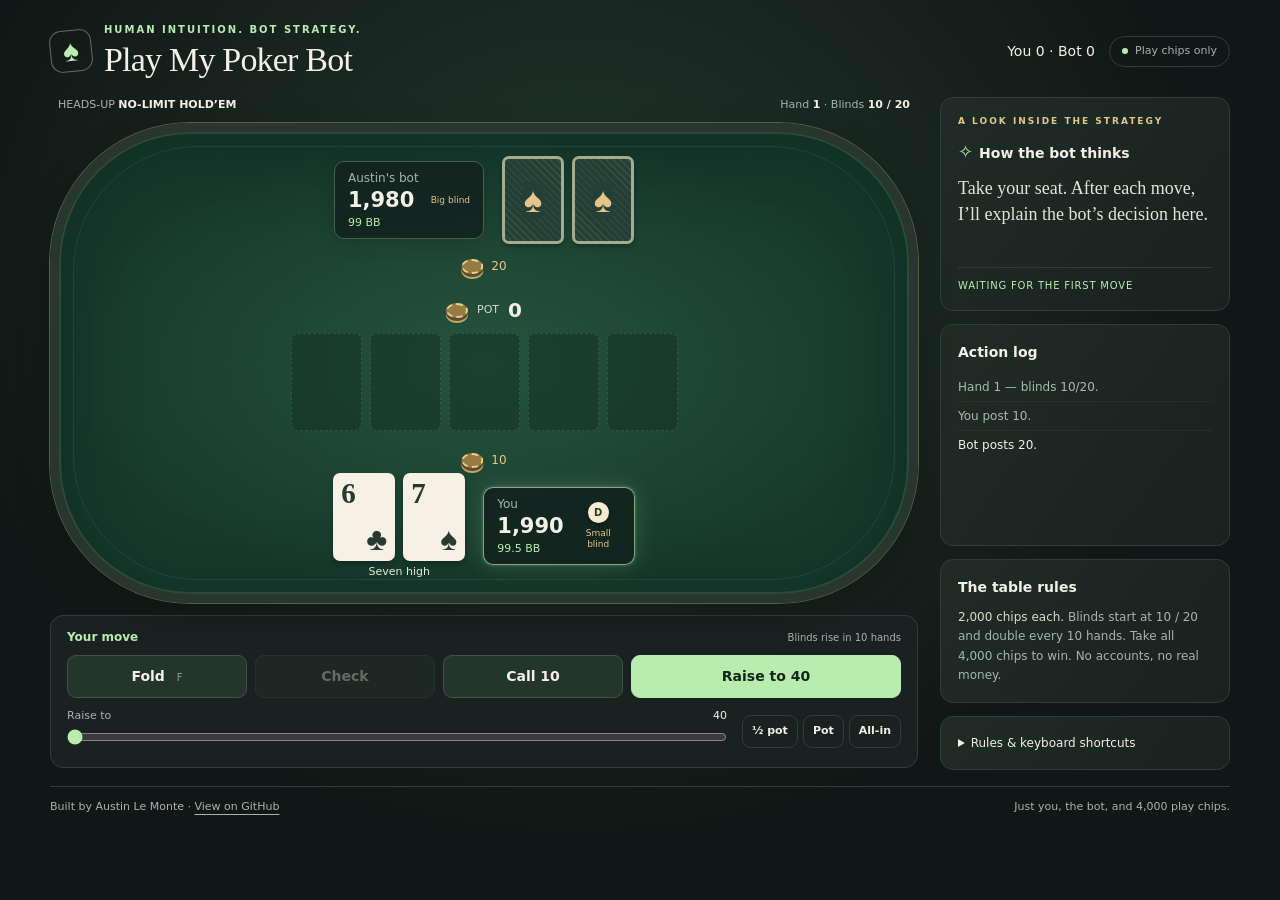
==== commit d5c82a0e: "Inline demo favicon to prevent browser console errors" ====
--- a/demo/index.html
+++ b/demo/index.html
@@ -4,6 +4,7 @@
 <meta charset="utf-8">
 <meta name="viewport" content="width=device-width, initial-scale=1">
 <meta name="theme-color" content="#101716">
+<link rel="icon" href="data:image/svg+xml,%3Csvg xmlns='http://www.w3.org/2000/svg' viewBox='0 0 32 32'%3E%3Crect width='32' height='32' rx='7' fill='%23101716'/%3E%3Ctext x='16' y='25' text-anchor='middle' font-size='28' fill='%23b9edb0'%3E%E2%99%A0%3C/text%3E%3C/svg%3E">
 <meta name="description" content="Play heads-up Texas Hold’em against Austin’s poker bot. Free play chips, no account needed. See the strategy behind every move.">
 <title>Play My Poker Bot</title>
 <style>
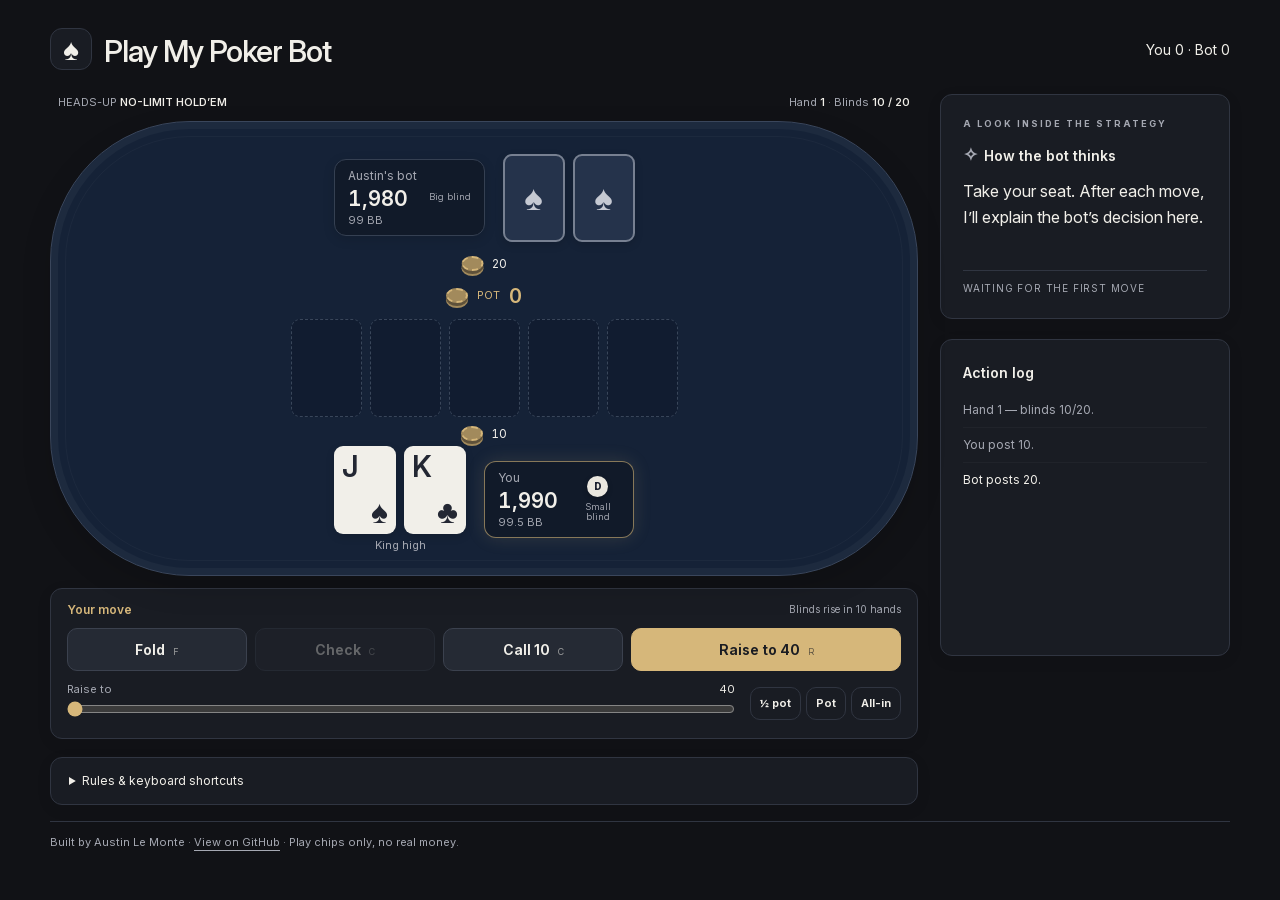
==== commit 3474bc52: "Restyle demo in charcoal navy and gold with embedded Inter" ====
--- a/demo/index.html
+++ b/demo/index.html
@@ -3,11 +3,104 @@
 <head>
 <meta charset="utf-8">
 <meta name="viewport" content="width=device-width, initial-scale=1">
-<meta name="theme-color" content="#101716">
-<link rel="icon" href="data:image/svg+xml,%3Csvg xmlns='http://www.w3.org/2000/svg' viewBox='0 0 32 32'%3E%3Crect width='32' height='32' rx='7' fill='%23101716'/%3E%3Ctext x='16' y='25' text-anchor='middle' font-size='28' fill='%23b9edb0'%3E%E2%99%A0%3C/text%3E%3C/svg%3E">
+<meta name="theme-color" content="#111216">
+<link rel="icon" href="data:image/svg+xml,%3Csvg xmlns='http://www.w3.org/2000/svg' viewBox='0 0 32 32'%3E%3Crect width='32' height='32' rx='7' fill='%23111216'/%3E%3Ctext x='16' y='25' text-anchor='middle' font-size='28' fill='%23d6b77a'%3E%E2%99%A0%3C/text%3E%3C/svg%3E">
 <meta name="description" content="Play heads-up Texas Hold’em against Austin’s poker bot. Free play chips, no account needed. See the strategy behind every move.">
 <title>Play My Poker Bot</title>
 <style>
+/* Copyright (c) 2016 The Inter Project Authors (https://github.com/rsms/inter)
+
+This Font Software is licensed under the SIL Open Font License, Version 1.1.
+This license is copied below, and is also available with a FAQ at:
+http://scripts.sil.org/OFL
+
+-----------------------------------------------------------
+SIL OPEN FONT LICENSE Version 1.1 - 26 February 2007
+-----------------------------------------------------------
+
+PREAMBLE
+The goals of the Open Font License (OFL) are to stimulate worldwide
+development of collaborative font projects, to support the font creation
+efforts of academic and linguistic communities, and to provide a free and
+open framework in which fonts may be shared and improved in partnership
+with others.
+
+The OFL allows the licensed fonts to be used, studied, modified and
+redistributed freely as long as they are not sold by themselves. The
+fonts, including any derivative works, can be bundled, embedded,
+redistributed and/or sold with any software provided that any reserved
+names are not used by derivative works. The fonts and derivatives,
+however, cannot be released under any other type of license. The
+requirement for fonts to remain under this license does not apply
+to any document created using the fonts or their derivatives.
+
+DEFINITIONS
+"Font Software" refers to the set of files released by the Copyright
+Holder(s) under this license and clearly marked as such. This may
+include source files, build scripts and documentation.
+
+"Reserved Font Name" refers to any names specified as such after the
+copyright statement(s).
+
+"Original Version" refers to the collection of Font Software components as
+distributed by the Copyright Holder(s).
+
+"Modified Version" refers to any derivative made by adding to, deleting,
+or substituting -- in part or in whole -- any of the components of the
+Original Version, by changing formats or by porting the Font Software to a
+new environment.
+
+"Author" refers to any designer, engineer, programmer, technical
+writer or other person who contributed to the Font Software.
+
+PERMISSION AND CONDITIONS
+Permission is hereby granted, free of charge, to any person obtaining
+a copy of the Font Software, to use, study, copy, merge, embed, modify,
+redistribute, and sell modified and unmodified copies of the Font
+Software, subject to the following conditions:
+
+1) Neither the Font Software nor any of its individual components,
+in Original or Modified Versions, may be sold by itself.
+
+2) Original or Modified Versions of the Font Software may be bundled,
+redistributed and/or sold with any software, provided that each copy
+contains the above copyright notice and this license. These can be
+included either as stand-alone text files, human-readable headers or
+in the appropriate machine-readable metadata fields within text or
+binary files as long as those fields can be easily viewed by the user.
+
+3) No Modified Version of the Font Software may use the Reserved Font
+Name(s) unless explicit written permission is granted by the corresponding
+Copyright Holder. This restriction only applies to the primary font name as
+presented to the users.
+
+4) The name(s) of the Copyright Holder(s) or the Author(s) of the Font
+Software shall not be used to promote, endorse or advertise any
+Modified Version, except to acknowledge the contribution(s) of the
+Copyright Holder(s) and the Author(s) or with their explicit written
+permission.
+
+5) The Font Software, modified or unmodified, in part or in whole,
+must be distributed entirely under this license, and must not be
+distributed under any other license. The requirement for fonts to
+remain under this license does not apply to any document created
+using the Font Software.
+
+TERMINATION
+This license becomes null and void if any of the above conditions are
+not met.
+
+DISCLAIMER
+THE FONT SOFTWARE IS PROVIDED "AS IS", WITHOUT WARRANTY OF ANY KIND,
+EXPRESS OR IMPLIED, INCLUDING BUT NOT LIMITED TO ANY WARRANTIES OF
+MERCHANTABILITY, FITNESS FOR A PARTICULAR PURPOSE AND NONINFRINGEMENT
+OF COPYRIGHT, PATENT, TRADEMARK, OR OTHER RIGHT. IN NO EVENT SHALL THE
+COPYRIGHT HOLDER BE LIABLE FOR ANY CLAIM, DAMAGES OR OTHER LIABILITY,
+INCLUDING ANY GENERAL, SPECIAL, INDIRECT, INCIDENTAL, OR CONSEQUENTIAL
+DAMAGES, WHETHER IN AN ACTION OF CONTRACT, TORT OR OTHERWISE, ARISING
+FROM, OUT OF THE USE OR INABILITY TO USE THE FONT SOFTWARE OR FROM
+OTHER DEALINGS IN THE FONT SOFTWARE.
+ */
 :root{color-scheme:dark;--bg:#101716;--panel:#192220;--line:#303e39;--text:#f3f0e7;--muted:#a5b5ac;--green:#b9edb0;--gold:#e6c58a;--dock-height:180px}
 *{box-sizing:border-box}body{margin:0;background:radial-gradient(ellipse at 45% 30%,#21362c 0,transparent 65%),var(--bg);color:var(--text);font:14px/1.5 system-ui,-apple-system,BlinkMacSystemFont,"Segoe UI",sans-serif;min-height:100vh}button,input{font:inherit}button{cursor:pointer;touch-action:manipulation;border:1px solid #425249;border-radius:9px;background:#24352c;color:var(--text);padding:10px 16px;font-weight:650;transition:background .15s}button:disabled{cursor:default;opacity:.35}button:hover:not(:disabled){background:#354c3b}button.primary{background:var(--green);color:#122718;border-color:var(--green)}button.primary:hover:not(:disabled){background:#d0ffc7}button:focus-visible,a:focus-visible,input:focus-visible,summary:focus-visible{outline:3px solid var(--gold);outline-offset:3px}a{color:inherit;text-underline-offset:4px}[hidden]{display:none!important}
 .shell{max-width:1240px;margin:auto;padding:22px 30px 14px}.header{display:flex;justify-content:space-between;align-items:center;gap:16px;margin-bottom:16px}.brand{display:flex;align-items:center;gap:12px}.brand-mark{width:42px;height:42px;border:1px solid #5a715e;border-radius:12px;display:grid;place-items:center;color:var(--green);font:30px Georgia,serif;transform:rotate(-6deg)}.eyebrow{font-size:10px;letter-spacing:2px;text-transform:uppercase;color:var(--green);font-weight:700}h1{font:400 34px/1.2 Georgia,serif;margin:3px 0 0;letter-spacing:-.8px}.header-right{display:flex;align-items:center;gap:14px}.scoreboard{font-size:14px;font-variant-numeric:tabular-nums;color:var(--text);white-space:nowrap}.badge{border:1px solid var(--line);border-radius:30px;padding:6px 12px;font-size:11px;color:var(--muted);white-space:nowrap}.badge::before{content:"";display:inline-block;width:6px;height:6px;background:var(--green);border-radius:50%;margin-right:7px}.layout{display:grid;grid-template-columns:minmax(0,1fr) 290px;gap:22px;align-items:start}.game{min-width:0}.table-meta{display:flex;justify-content:space-between;align-items:center;color:var(--muted);font-size:11px;padding:0 8px 10px;gap:8px}.table-meta strong{color:var(--text);font-weight:550}
@@ -22,13 +115,21 @@
 @media(max-width:355px){.shell{padding-left:9px;padding-right:9px}.board{gap:5px}.board .card{width:51px;height:78px;font-size:25px;padding:5px}.seat{gap:8px}.seat-info{min-width:120px}.card{width:55px;height:82px}.blind-tag{max-width:38px}.seat-tags{gap:3px}.table-meta{font-size:9px}.shortcuts button{padding:8px 6px}.actions button{font-size:11px}.hand-label{max-width:130px}}
 @media(prefers-reduced-motion:reduce){*,*::before,*::after{transition:none!important;animation:none!important;scroll-behavior:auto!important}.chip-flight{display:none}}
 
+/* Charcoal / navy / warm gold. Inter is embedded for offline play. */
+@font-face{font-family:Inter;src:url([data-uri]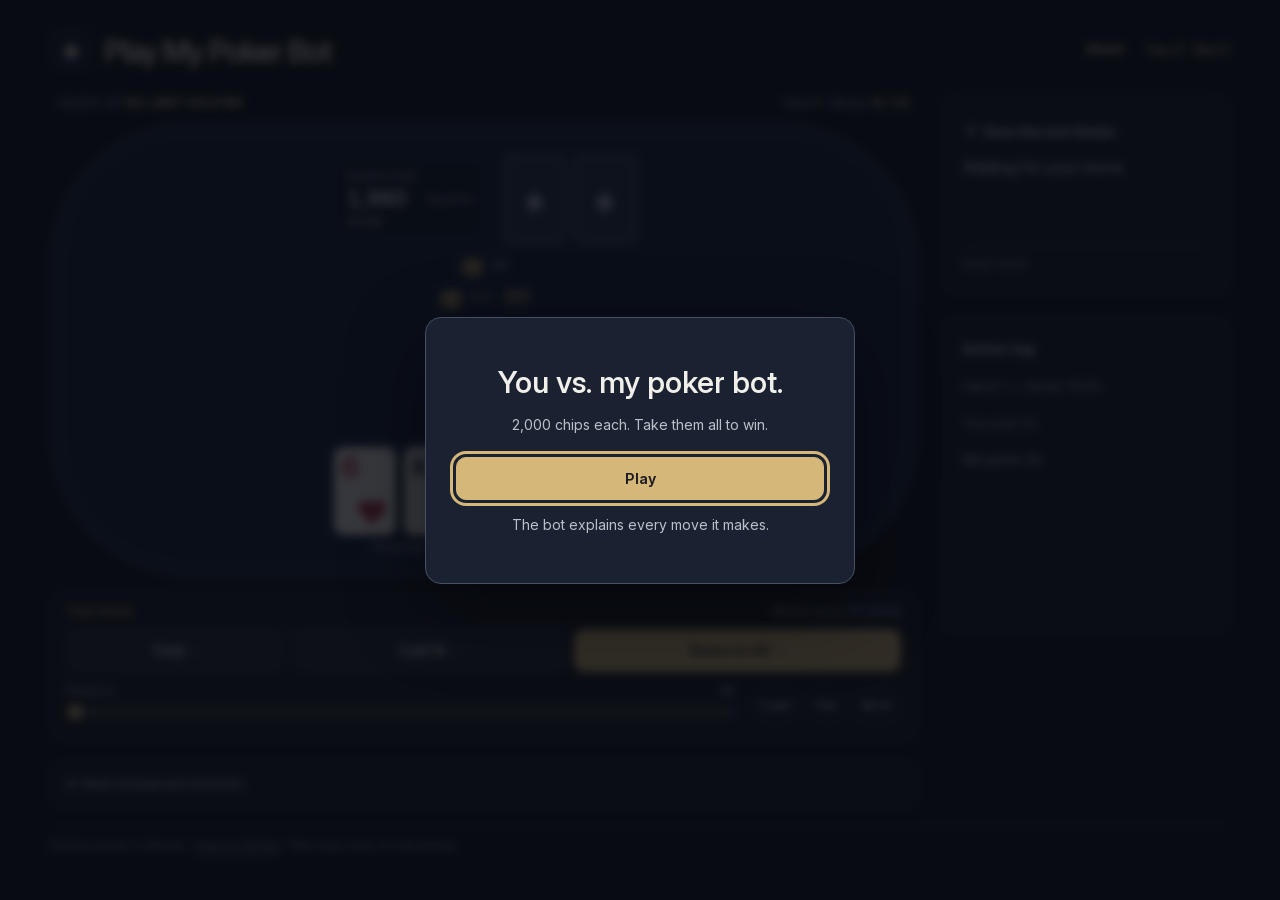
==== commit 889efedf: "Improve poker demo onboarding, hand feedback, mobile UX, and sharing" ====
--- a/demo/index.html
+++ b/demo/index.html
@@ -6,6 +6,17 @@
 <meta name="theme-color" content="#111216">
 <link rel="icon" href="data:image/svg+xml,%3Csvg xmlns='http://www.w3.org/2000/svg' viewBox='0 0 32 32'%3E%3Crect width='32' height='32' rx='7' fill='%23111216'/%3E%3Ctext x='16' y='25' text-anchor='middle' font-size='28' fill='%23d6b77a'%3E%E2%99%A0%3C/text%3E%3C/svg%3E">
 <meta name="description" content="Play heads-up Texas Hold’em against Austin’s poker bot. Free play chips, no account needed. See the strategy behind every move.">
+<meta property="og:type" content="website">
+<meta property="og:title" content="Play My Poker Bot">
+<meta property="og:description" content="You vs. Austin’s poker bot. 2,000 play chips each. The bot explains every move.">
+<meta property="og:url" content="https://play-my-poker-bot.vercel.app/">
+<meta property="og:image" content="https://play-my-poker-bot.vercel.app/preview.png">
+<meta property="og:image:width" content="1200"><meta property="og:image:height" content="630">
+<meta property="og:image:alt" content="A navy poker table with cards, chip stacks, and Austin’s bot explaining its move.">
+<meta name="twitter:card" content="summary_large_image">
+<meta name="twitter:title" content="Play My Poker Bot">
+<meta name="twitter:description" content="2,000 play chips each. Take them all to win. The bot explains every move.">
+<meta name="twitter:image" content="https://play-my-poker-bot.vercel.app/preview.png">
 <title>Play My Poker Bot</title>
 <style>
 /* Copyright (c) 2016 The Inter Project Authors (https://github.com/rsms/inter)
@@ -122,6 +133,9 @@
 @media(min-width:671px){.help-panel{max-width:868px}.table{height:455px}.controls{padding:12px 16px}.header-right{padding:0}}
 @media(max-width:850px){.panel{padding:17px}.table{padding:18px 10px}.log{height:200px}}
 @media(max-width:670px){.shell{padding-top:16px}.header{margin-bottom:16px}.header-right{width:auto;padding-left:42px}.brand-mark{font-size:24px}h1{font-size:25px}.table{padding:17px 8px;height:470px}.controls{background:#191c23f5;border-radius:12px 12px 0 0;box-shadow:0 -5px 20px #0003}.panel{padding:20px}.sidebar{gap:16px}.reason{font-size:15px}.log{height:180px}.actions kbd{display:inline;margin-left:3px;font-size:8px}.actions button{font-size:11px}.help-panel{margin-top:16px}.match-dialog h2{font-size:26px}}
+/* Clearer play flow and a compact mobile decision dock. */
+:root{--muted:#bcc0ca}.seat-name,.stack-bb,.hand-label,.range-label,.hint,.table-meta{font-size:12px}.blind-tag{font-size:10px}.log{font-size:13px}.log li{color:#c4c7cf}.actions{grid-template-columns:1fr 1.25fr 1.5fr}.card.empty{background:#ffffff02;border:1px solid #ffffff06;opacity:.35}.text-button{padding:5px 8px;background:none;border:0;color:var(--text);font-size:13px}.reveal-setting{display:flex;align-items:center;gap:8px;font-size:13px;margin-top:12px;color:var(--text)}.reveal-setting input{accent-color:var(--gold)}.about-links{display:flex;gap:20px;justify-content:center;margin:22px 0}.about-links [aria-disabled=true]{opacity:.55;cursor:default;text-decoration:none}#about-dialog p{text-align:left;line-height:1.7}#share-text{width:100%;min-height:100px;margin-top:12px}#share-status{font-size:13px}.thinking-text::after,.thinking #reason::after{content:' ';display:inline-block;width:6px;height:6px;border-radius:50%;background:var(--gold);margin-left:8px;animation:thinking-pulse .9s ease-in-out infinite}@keyframes thinking-pulse{50%{opacity:.25;transform:scale(.7)}}
+@media(max-width:670px){.header{gap:6px;margin-bottom:10px}.header-right{padding:0;gap:9px}.scoreboard{font-size:11px}.text-button{font-size:12px}h1{font-size:22px}.table-meta{font-size:10px}.table{height:min(440px,calc(100dvh - 290px));min-height:350px;padding:12px 8px}.seat{min-height:92px}.seat-info{padding:6px 9px}.cards{min-height:72px}.card,.board .card{height:72px;width:51px;font-size:25px}.card .suit{font-size:28px}.center-table{padding:22px 0;gap:5px}.hand-label{font-size:11px}.blind-tag{font-size:9px}.stack-bb{font-size:11px}.controls{padding-top:10px}.hint,.range-label{font-size:11px}.actions button{font-size:13px}.thinking-panel{position:fixed;z-index:41;bottom:var(--dock-height);left:0;right:0;padding:9px 12px!important;border-radius:12px 12px 0 0;border-bottom:0;background:#191c23fa;display:flex;align-items:center;gap:9px;min-width:0}.thinking-panel h2{font-size:11px;white-space:nowrap;margin:0}.thinking-panel .thinking-icon{display:none}.thinking-panel .reason{font-size:12px;line-height:1.4;min-height:0;white-space:nowrap;text-overflow:ellipsis;overflow:hidden;flex:1}.thinking-panel .action-pill{display:none}.controls{border-radius:0}.shell{padding-bottom:calc(var(--dock-height) + 65px)}.sidebar{margin-top:12px}.log-panel{margin-top:0}.help-panel[open]{max-height:none}.match-dialog{max-height:calc(100dvh - 30px);overflow:auto}}
 
 </style>
 </head>
@@ -129,7 +143,7 @@
 <div class="shell">
   <header class="header">
     <div class="brand"><div class="brand-mark" aria-hidden="true">♠</div><div><h1>Play My Poker Bot</h1></div></div>
-    <div class="header-right"><div class="scoreboard" id="scoreboard" aria-label="Games won" aria-live="polite">You 0 · Bot 0</div></div>
+    <div class="header-right"><button id="about-open" class="text-button">About</button><div class="scoreboard" id="scoreboard" aria-label="Games won" aria-live="polite">You 0 · Bot 0</div></div>
   </header>
   <main class="layout">
     <section class="game" aria-label="Poker game">
@@ -157,25 +171,32 @@
       <section class="controls" aria-label="Your actions">
         <div class="turn-line"><span class="turn-label" id="turn" role="status">Your move</span><span class="hint" id="blind-hint">Blinds double every 10 hands</span></div>
         <div id="play-controls">
-          <div class="actions"><button id="fold" aria-keyshortcuts="F" title="Fold (F)">Fold <kbd aria-hidden="true">F</kbd></button><button id="check" aria-keyshortcuts="C" title="Check or call (C)">Check <kbd aria-hidden="true">C</kbd></button><button id="call" aria-keyshortcuts="C" title="Check or call (C)">Call</button><button id="raise" class="primary" aria-keyshortcuts="R" title="Raise to selected amount (R)">Raise to 40</button></div>
+          <div class="actions"><button id="fold" aria-keyshortcuts="F" title="Fold (F)">Fold <kbd aria-hidden="true">F</kbd></button><button id="call" aria-keyshortcuts="C" title="Check or call (C)">Call</button><button id="raise" class="primary" aria-keyshortcuts="R" title="Raise to selected amount (R)">Raise to 40</button></div>
           <div class="sizing"><div class="range-wrap"><div class="range-label"><label for="raise-slider">Raise to</label><output id="raise-value" for="raise-slider">40</output></div><input id="raise-slider" type="range" min="40" max="2000" step="1" value="40"></div><div class="shortcuts"><button id="half-pot">½ pot</button><button id="full-pot">Pot</button><button id="all-in">All-in</button></div></div>
         </div>
         <div id="next-controls" class="next" hidden><p id="next-message">Ready for the next hand?</p><button id="next-hand" class="primary">Next hand</button></div>
       </section>
     </section>
     <aside class="sidebar">
-      <section class="panel"><div class="eyebrow">A look inside the strategy</div><h2><span class="thinking-icon" aria-hidden="true">✧</span>How the bot thinks</h2><p class="reason" id="reason" aria-live="polite">Take your seat. After each move, I’ll explain the bot’s decision here.</p><div class="action-pill" id="bot-action">Waiting for the first move</div></section>
+      <section class="panel thinking-panel" id="thinking-panel"><h2><span class="thinking-icon" aria-hidden="true">✧</span>How the bot thinks</h2><p class="reason" id="reason" aria-live="polite">Take your seat. After each move, I’ll explain the bot’s decision here.</p><div class="action-pill" id="bot-action">Waiting for the first move</div></section>
       <section class="panel log-panel"><h2>Action log</h2><ol id="log" class="log" aria-label="Action history"></ol></section>
 
     </aside>
   </main>
-      <details class="panel help-panel"><summary>Rules &amp; keyboard shortcuts</summary><p class="notes"><strong>The table rules:</strong> 2,000 chips each. Blinds start at 10 / 20 and double every 10 hands. Take all 4,000 chips to win.</p><p class="notes">Make the best five-card hand from your cards and the board. The small blind acts first before the flop; the big blind acts first after it. On desktop: <strong>F</strong> folds, <strong>C</strong> checks or calls, and <strong>R</strong> raises to the slider amount.</p></details>
+      <details class="panel help-panel"><summary>Rules &amp; keyboard shortcuts</summary><label class="reveal-setting"><input id="reveal-folds" type="checkbox" checked> Reveal bot cards briefly after folds</label><p class="notes"><strong>The table rules:</strong> 2,000 chips each. Blinds start at 10 / 20 and double every 10 hands. Take all 4,000 chips to win.</p><p class="notes">Make the best five-card hand from your cards and the board. The small blind acts first before the flop; the big blind acts first after it. On desktop: <strong>F</strong> folds, <strong>C</strong> checks or calls, and <strong>R</strong> raises to the slider amount.</p></details>
   <footer><span>Built by Austin Le Monte · <a href="https://github.com/lemonteaustin/pokerbot" target="_blank" rel="noopener noreferrer">View on GitHub</a> · Play chips only, no real money.</span></footer>
 </div>
 <dialog id="match-dialog" class="match-dialog" aria-labelledby="match-title" aria-describedby="match-summary">
   <div class="match-symbol" aria-hidden="true">♠</div><div class="eyebrow">Match complete</div>
-  <h2 id="match-title">You win!</h2><p id="match-summary"></p><p id="match-score"></p>
-  <button id="play-again" class="primary">Play again</button><button id="view-hand" class="secondary">View final hand</button>
+  <h2 id="match-title">You win!</h2><p id="match-summary"></p><p id="match-score"></p><p id="biggest-pot"></p>
+  <button id="play-again" class="primary">Play again</button><button id="share-result">Share</button><p id="share-status" role="status"></p><textarea id="share-text" readonly aria-label="Result to copy" hidden></textarea><button id="view-hand" class="secondary">View final hand</button>
+</dialog>
+<dialog id="start-dialog" class="match-dialog" aria-labelledby="start-title">
+<h2 id="start-title">You vs. my poker bot.</h2><p>2,000 chips each. Take them all to win.</p><button id="play" class="primary">Play</button><p>The bot explains every move it makes.</p>
+</dialog>
+<dialog id="about-dialog" class="match-dialog" aria-labelledby="about-title">
+<h2 id="about-title">About this bot</h2><p>This is a heads-up poker demo using play chips, with an explanation after every bot move. I built it in a few days with no prior coding background, using AI coding tools. I tested the strategy with paired tournament simulations, checked 500 Python–JavaScript decisions, and ran full-game and browser tests.</p>
+<nav class="about-links"><a id="about-github" target="_blank" rel="noopener noreferrer">GitHub</a><a id="about-linkedin" target="_blank" rel="noopener noreferrer">LinkedIn</a><a id="about-portfolio" target="_blank" rel="noopener noreferrer">Portfolio</a></nav><p id="about-links-note" class="notes">Profile links coming soon.</p><button id="about-close">Close</button>
 </dialog>
 <script id="poker-code">
 /* Faithful, dependency-free browser port of my_bot_v7.py.
@@ -1017,7 +1038,15 @@
   const symbols = {c:'♣',d:'♦',h:'♥',s:'♠'};
   const suitNames = {c:'clubs',d:'diamonds',h:'hearts',s:'spades'};
   const rankNames = {T:'10',J:'Jack',Q:'Queen',K:'King',A:'Ace'};
+  // Paste your profile URLs here, then run python3 demo/build.py.
+  const PROFILE_URLS = {github: '', linkedin: '', portfolio: ''};
+  const SHARE_URL = 'https://play-my-poker-bot.vercel.app/';
   const BOT_DELAY_MS = 600;
+  let started=false, biggestPot=0, lastEndedHand=0, revealUntil=0;
+  function clearReason() {
+    reason=game.actor===1?'Bot is thinking…':'Waiting for your move';
+    botAction='New hand';
+  }
   const {handName,bestFive,logText,resultText}=PokerPresentation;
   const wins=[0,0];
   let game, bot, timer = null, generation = 0, reason, botAction, matchRecorded=false;
@@ -1082,8 +1111,8 @@
     $('hand-number').textContent = game.handNumber;
     $('blinds').textContent = `${format(game.smallBlind)} / ${format(game.bigBlind)}`;
     const bets=game.handOver?[0,0]:game.contributions;
-    // The engine's pot includes current bets; show them separately until collected.
-    $('pot').textContent = format(game.pot-bets[0]-bets[1]);
+    // Total pot includes the chips displayed in front of both seats.
+    $('pot').textContent = format(game.pot);
     for (const [seat,label] of [[0,'human'],[1,'bot']]) {
       $(label+'-stack').textContent = format(game.stacks[seat]);
       $(label+'-bb').textContent = `${Number((game.stacks[seat]/game.bigBlind).toFixed(1))} BB`;
@@ -1095,6 +1124,12 @@
       $(label+'-seat').classList.toggle('active',!game.handOver && game.actor===seat);
       $(label+'-status').textContent = !game.handOver && game.stacks[seat]===0 ? 'All-in' : '';
     }
+    if(game.handOver && lastEndedHand!==game.handNumber) {
+      lastEndedHand=game.handNumber;biggestPot=Math.max(biggestPot,game.resultDetails.pot);
+      revealUntil=Date.now()+1800;
+      const hand=game.handNumber, match=generation;
+      setTimeout(()=>{if(match===generation && hand===game.handNumber && game.handOver)render();},1850);
+    }
     const winning=new Set();
     if(game.handOver && game.showdown) {
       for(const seat of game.tie?[0,1]:[game.winner]) {
@@ -1102,11 +1137,15 @@
       }
     }
     cards($('human-cards'),game.hole[0],2,false,winning);
-    cards($('bot-cards'),game.hole[1],2,!(game.handOver && game.showdown),winning);
+    cards($('bot-cards'),game.hole[1],2,!(game.handOver && (game.showdown || ($('reveal-folds').checked && Date.now()<revealUntil))),winning);
     cards($('board'),game.board,5,false,winning);
     $('human-hand').textContent=handName(game.hole[0].concat(game.board));
     $('result').textContent = game.handOver ? resultText(game) : '';
-    $('reason').textContent = reason;
+    const thinking=!game.handOver && game.actor===1;
+    $('reason').textContent = thinking?'Bot is thinking…':reason;
+    $('reason').title=$('reason').textContent;
+    $('thinking-panel').classList.toggle('thinking',thinking);
+    $('turn').classList.toggle('thinking-text',thinking);
     $('bot-action').textContent = botAction;
     const log=$('log');
     log.replaceChildren(...game.logs.slice(-70).map(text=>{
@@ -1122,8 +1161,10 @@
     $('blind-hint').textContent = `Blinds rise in ${10-(game.handNumber-1)%10} hand${10-(game.handNumber-1)%10===1?'':'s'}`;
     const yourTurn = !game.handOver && game.actor===0;
     const state=yourTurn ? game.stateFor(0) : null;
-    for(const action of ['fold','check','call','raise']) $(action).disabled = !state || !state.legal_actions.includes(action);
-    buttonLabel('call',state && state.amount_to_call ? `Call ${format(Math.min(game.stacks[0],state.amount_to_call))}` : 'Call','C');
+    for(const action of ['fold','raise']) $(action).disabled = !state || !state.legal_actions.includes(action);
+    $('call').disabled=!state || !state.legal_actions.some(a=>a==='call'||a==='check');
+    $('call').dataset.action=state && state.legal_actions.includes('check')?'check':'call';
+    buttonLabel('call',state && state.amount_to_call ? `Call ${format(Math.min(game.stacks[0],state.amount_to_call))}` : 'Check','C');
     const canRaise = state && state.legal_actions.includes('raise');
     for (const id of ['raise-slider','half-pot','full-pot','all-in']) $(id).disabled = !canRaise;
     if(canRaise) {
@@ -1136,6 +1177,7 @@
       $('match-title').textContent=game.stacks[0]===4000?'You win!':'Bot wins this time';
       $('match-summary').textContent=`${game.handNumber} hand${game.handNumber===1?'':'s'} played · ${game.stacks[0]===4000?'You collected':'The bot collected'} all 4,000 chips.`;
       $('match-score').textContent=`Games won: You ${wins[0]} · Bot ${wins[1]}`;
+      $('biggest-pot').textContent=`Biggest pot: ${format(biggestPot)} chips`;
       $('match-dialog').showModal();
     }
     $('scoreboard').textContent=`You ${wins[0]} · Bot ${wins[1]}`;
@@ -1167,7 +1209,7 @@
     }
   }
   function scheduleBot() {
-    if(timer!==null || game.handOver || game.actor!==1) return;
+    if(!started || timer!==null || game.handOver || game.actor!==1) return;
     const turnGeneration=generation;
     timer=setTimeout(()=>{
       timer=null;
@@ -1183,7 +1225,7 @@
     },BOT_DELAY_MS);
   }
   function act(action) {
-    if(game.handOver || game.actor!==0) return;
+    if(!started || game.handOver || game.actor!==0) return;
     try {applyAction(0,action);scheduleBot();} catch(error) {showError(error);}
   }
   function start() {
@@ -1191,13 +1233,14 @@
     clearTimeout(timer);timer=null;
     $('match-dialog').close();matchRecorded=false;
     document.querySelectorAll('.chip-flight').forEach(node=>node.remove());
-    game=new PokerGame();bot=new PokerBot.Bot();
-    reason='Take your seat. After each move, I’ll explain the bot’s decision here.';
-    botAction='Waiting for the first move';
+    game=new PokerGame();bot=new PokerBot.Bot();biggestPot=0;lastEndedHand=0;revealUntil=0;
+    $('share-status').textContent='';$('share-text').hidden=true;
+    clearReason();
     $('error').hidden=true;
     render();scheduleBot();
   }
-  for(const action of ['fold','check','call']) $(action).addEventListener('click',()=>act(action));
+  $('fold').addEventListener('click',()=>act('fold'));
+  $('call').addEventListener('click',()=>act($('call').dataset.action));
   $('raise').addEventListener('click',()=>act({action:'raise',amount:Number($('raise-slider').value)}));
   $('raise-slider').addEventListener('input',event=>setRaise(Number(event.target.value)));
   for(const [id,fraction] of [['half-pot',.5],['full-pot',1]]) $(id).addEventListener('click',()=>{
@@ -1210,21 +1253,38 @@
   $('view-hand').addEventListener('click',()=>$('match-dialog').close());
   document.addEventListener('keydown',event=>{
     if(event.repeat || event.altKey || event.ctrlKey || event.metaKey ||
-      !matchMedia('(min-width: 671px)').matches || $('match-dialog').open ||
+      !matchMedia('(min-width: 671px)').matches || document.querySelector('dialog[open]') ||
       event.target.closest('input,textarea,select,[contenteditable="true"]'))return;
     const key=event.key.toLowerCase();
-    const id=key==='f'?'fold':key==='r'?'raise':key==='c'?($('check').disabled?'call':'check'):null;
+    const id=key==='f'?'fold':key==='r'?'raise':key==='c'?'call':null;
     if(id && !$(id).disabled && !game.handOver && game.actor===0){event.preventDefault();$(id).click();}
   });
   $('next-hand').addEventListener('click',()=>{
     if($('next-hand').dataset.restart==='true') return start();
     if(!game.handOver) return;
-    try {game.newHand();render();scheduleBot();} catch(error) {showError(error);}
+    try {game.newHand();clearReason();render();scheduleBot();} catch(error) {showError(error);}
   });
   new ResizeObserver(entries=>{
     document.documentElement.style.setProperty('--dock-height',`${Math.ceil(entries[0].target.getBoundingClientRect().height)}px`);
   }).observe(document.querySelector('.controls'));
+  $('reveal-folds').addEventListener('change',render);
+  $('play').addEventListener('click',()=>{started=true;$('start-dialog').close();render();scheduleBot();});
+  $('start-dialog').addEventListener('cancel',e=>e.preventDefault());
+  $('about-open').addEventListener('click',()=>$('about-dialog').showModal());
+  $('about-close').addEventListener('click',()=>$('about-dialog').close());
+  for(const [name,url] of Object.entries(PROFILE_URLS)) {
+    const link=$('about-'+name);
+    if(/^https?:\/\//.test(url))link.href=url;
+    else {link.setAttribute('aria-disabled','true');link.title='Paste this URL in PROFILE_URLS in demo/ui.js';}
+  }
+  $('about-links-note').hidden=Object.values(PROFILE_URLS).every(Boolean);
+  $('share-result').addEventListener('click',async()=>{
+    const text=game.stacks[0]===4000?`I beat Austin's poker bot in ${game.handNumber} hands. Can you? ${SHARE_URL}`:`The bot beat me in ${game.handNumber} hands. Can you beat Austin's poker bot? ${SHARE_URL}`;
+    try {await navigator.clipboard.writeText(text);$('share-status').textContent='Copied! Ready to share.';}
+    catch { $('share-text').value=text;$('share-text').hidden=false;$('share-text').focus();$('share-text').select();$('share-status').textContent='Copy the selected text to share your result.'; }
+  });
   start();
+  $('start-dialog').showModal();
 })();
 
 </script>
